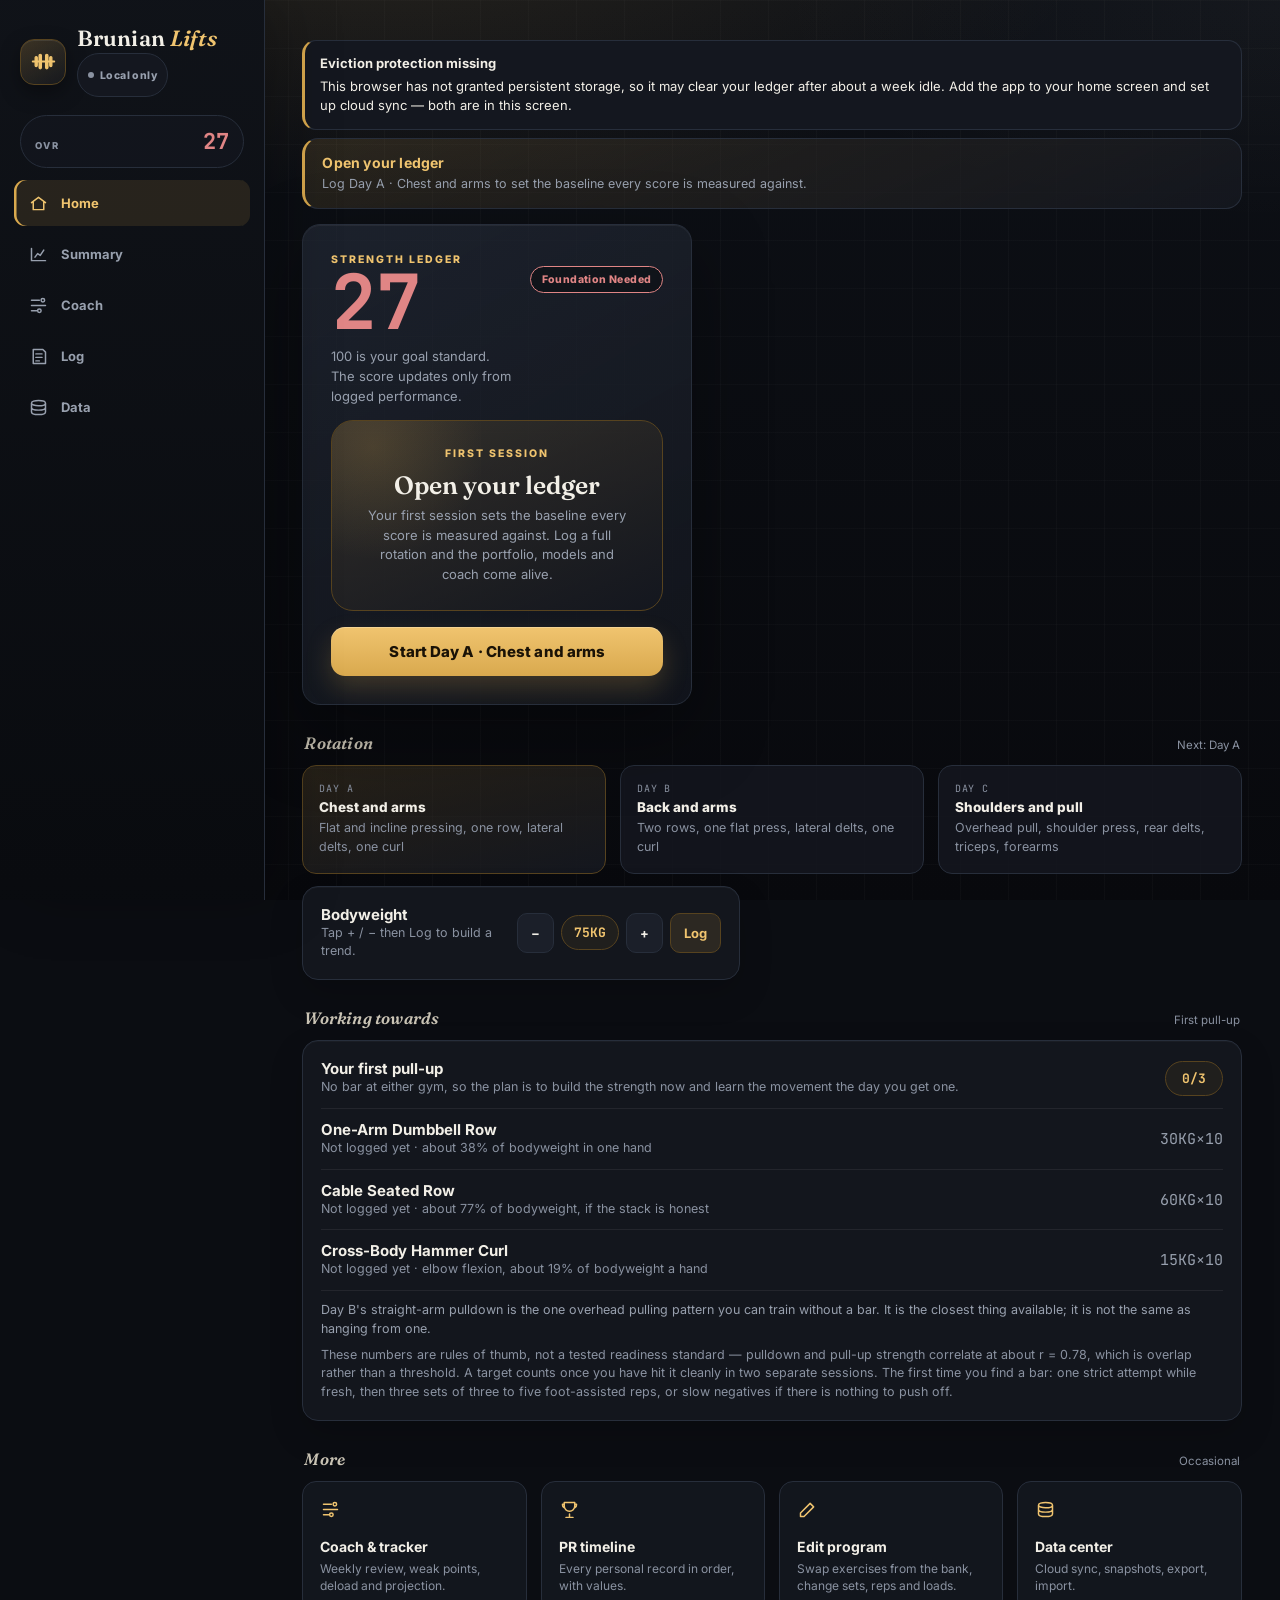
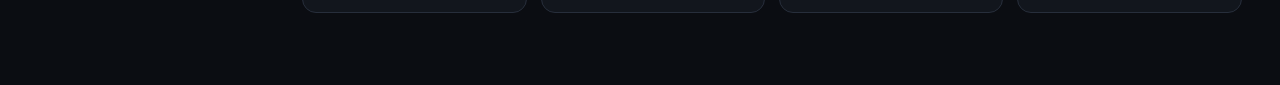
==== index.html @ d52b8c24 "Stop inverting the anatomy, and stop drawing arrows on it The demo images were the worst thing on th" ====
<!doctype html>
<html lang="en">
<head>
  <meta charset="utf-8" />
  <meta name="viewport" content="width=device-width, initial-scale=1, viewport-fit=cover" />
  <meta name="theme-color" content="#0B0D12" />
  <meta name="description" content="Brunian Lifts — a personal strength ledger with scoring, cloud sync, exercise bank, program editing, weekly coaching, charts and PR history." />
  <link rel="canonical" href="https://brunomartins7.github.io/lifts/" />
  <meta property="og:url" content="https://brunomartins7.github.io/lifts/" />
  <link rel="manifest" href="manifest.webmanifest" />
  <link rel="icon" href="icon-192.png" />
  <link rel="apple-touch-icon" href="icon-192.png" />
  <meta name="apple-mobile-web-app-capable" content="yes" />
  <meta name="apple-mobile-web-app-status-bar-style" content="black-translucent" />
  <title>Brunian Lifts</title>
  <link rel="preconnect" href="https://fonts.googleapis.com">
  <link rel="preconnect" href="https://fonts.gstatic.com" crossorigin>
  <link href="https://fonts.googleapis.com/css2?family=Fraunces:opsz,wght@9..144,500;9..144,600;9..144,700&family=Inter:wght@400;500;600;800&family=JetBrains+Mono:wght@500;700&display=swap" rel="stylesheet">
  <link rel="stylesheet" href="tokens.css">
  <style>
    /* Tokens live in tokens.css — the single source of truth, shared with
       design-language.html. No palette colour may be declared below this line:
       use a token, or rgba(var(--x-rgb),a) for a translucent variant. The only
       raw values left are neutral black shadows and a few component-local
       gradient stops that exist once each. */
    *{box-sizing:border-box}
    html{scrollbar-color:var(--panel3) var(--bg);scroll-behavior:auto}
    html,body{margin:0;min-height:100%;max-width:100%;overflow-x:hidden;background:var(--bg);color:var(--ink);font-family:var(--body);font-size:15px;-webkit-font-smoothing:antialiased;text-rendering:optimizeLegibility}
    /* The gold wash and the hero's corner glow encoded nothing. Light in this
       app now belongs to the surface being worked on. */
    body{background:linear-gradient(180deg,var(--bg-top) 0%,var(--bg-bot) 100%);background-attachment:fixed}
    ::selection{background:rgba(var(--gold-rgb),.32)}
    ::-webkit-scrollbar{width:10px;height:10px}
    ::-webkit-scrollbar-thumb{background:var(--panel3);border-radius:6px;border:2px solid var(--bg)}
    button,input,textarea,select{font:inherit;color:inherit}
    button{cursor:pointer;-webkit-tap-highlight-color:transparent;touch-action:manipulation;border:0;background:none;padding:0}
    input,textarea,select{border:1px solid var(--line);background:var(--panel);color:var(--ink);border-radius:var(--r-sm);padding:11px 12px;width:100%;transition:border-color .15s var(--e),background .15s var(--e)}
    input:hover,textarea:hover{border-color:var(--line2)}
    input:focus-visible,textarea:focus-visible,button:focus-visible{outline:2px solid var(--gold);outline-offset:2px}
    ::placeholder{color:var(--faint)}
    @media (prefers-reduced-motion:reduce){*,*:before,*:after{animation:none!important;transition:none!important}}

    .shell{max-width:620px;margin:0 auto;min-height:100vh;padding:10px 16px calc(var(--navh) + 22px + env(safe-area-inset-bottom))}
    .shell.has-finish{padding-bottom:calc(160px + env(safe-area-inset-bottom))}

    /* ============ Header (mobile: slim top bar) ============ */
    .head{position:sticky;top:0;z-index:60;padding:10px 0;margin:0 -16px;background:linear-gradient(180deg,rgba(var(--bg-rgb),.97) 55%,rgba(var(--bg-rgb),.82) 85%,transparent);backdrop-filter:blur(16px);-webkit-backdrop-filter:blur(16px)}
    .appbar{display:flex;align-items:center;justify-content:space-between;gap:10px;padding:0 16px}
    .brand{display:flex;align-items:center;gap:11px;min-width:0}
    .mark{width:40px;height:40px;border-radius:13px;display:grid;place-items:center;color:var(--gold2);border:1px solid var(--goldDim);background:linear-gradient(150deg,rgba(var(--gold-rgb),.22),rgba(var(--ink-rgb),.03));box-shadow:inset 0 1px 0 rgba(var(--ink-rgb),.09),0 8px 20px rgba(0,0,0,.35);flex:0 0 auto}
    .mark svg{width:23px;height:23px;fill:var(--gold2);stroke:var(--gold2)}
    .bt{font-family:var(--disp);font-weight:600;font-size:19px;letter-spacing:.1px;line-height:1.1}
    .bt span{color:var(--gold2);font-style:italic}
    .bs{margin-top:3px;display:flex;gap:6px;align-items:center;flex-wrap:wrap}
    .ovr-mini{display:flex;align-items:baseline;gap:6px;border:1px solid var(--line);border-radius:999px;padding:7px 13px;background:rgba(var(--panel-rgb),.85)}
    .ovr-mini span{font-size:9.5px;letter-spacing:1.4px;color:var(--faint);font-weight:800}
    .ovr-mini b{font-family:var(--mono);font-size:17px}
    .sync-chip{display:inline-flex;align-items:center;gap:6px;min-height:44px;font-size:10.5px;font-weight:800;letter-spacing:.4px;color:var(--muted);border:1px solid var(--line);border-radius:999px;padding:3px 9px;background:var(--panel);transition:border-color .15s var(--e)}
    .sync-chip:before{content:"";width:6px;height:6px;border-radius:50%;background:var(--faint)}
    .sync-chip.ok{color:var(--ok);border-color:rgba(var(--ok-rgb),.35)}.sync-chip.ok:before{background:var(--ok)}
    .sync-chip.busy{color:var(--gold2);border-color:var(--goldDim)}.sync-chip.busy:before{background:var(--gold2);animation:pulse 1s infinite}
    .sync-chip.err{color:var(--risk);border-color:rgba(var(--risk-rgb),.4)}.sync-chip.err:before{background:var(--risk)}
    .sync-chip.blk{color:var(--gold2);border-color:var(--goldDim)}.sync-chip.blk:before{background:var(--gold2)}
    @keyframes pulse{50%{opacity:.35}}

    /* ============ Nav: bottom tab bar on mobile ============ */
    .nav{position:fixed;left:0;right:0;bottom:0;z-index:100;display:flex;gap:2px;padding:8px 14px calc(8px + env(safe-area-inset-bottom));border-top:1px solid var(--line);background:rgba(var(--bg-top-rgb),.92);backdrop-filter:blur(20px);-webkit-backdrop-filter:blur(20px)}
    .nav button{flex:1;display:flex;flex-direction:column;align-items:center;justify-content:center;gap:3px;border-radius:12px;color:var(--faint);font-size:10px;font-weight:800;letter-spacing:.3px;padding:7px 2px;min-height:46px;transition:color .15s var(--e),background .15s var(--e)}
    .nav button svg{width:20px;height:20px;stroke:currentColor;fill:none;stroke-width:1.7;stroke-linecap:round;stroke-linejoin:round}
    .nav button .nav-l{font-size:10px;line-height:1}
    .nav button.active{color:var(--gold2);background:var(--goldGhost)}
    .nav--session{display:none}

    .toast{position:fixed;left:50%;top:calc(12px + env(safe-area-inset-top));transform:translateX(-50%);z-index:220;max-width:92vw;border:1px solid var(--goldDim);border-radius:var(--r-md);background:var(--panel2);box-shadow:0 18px 44px var(--shadow);padding:11px 15px;font-size:13px;text-align:center;animation:fade .2s var(--e)}
    .toast-undo{color:var(--gold2);font-weight:800;text-decoration:underline;margin-left:6px}
    .banner{border:1px solid var(--line);border-left:3px solid var(--gold);border-radius:var(--r-md);background:var(--panel);padding:13px 15px;margin-top:12px;font-size:13px;line-height:1.5}
    .banner strong{display:block;margin-bottom:3px}
    .banner.warn{border-left-color:var(--gold)}
    .banner.bad{border-left-color:var(--risk)}

    /* ============ Hero / typography ============ */
    .hero{margin-top:13px;border:1px solid var(--line);border-radius:var(--r-lg);padding:22px 20px;background:linear-gradient(158deg,rgba(var(--panel3-rgb),.5),rgba(var(--panel-rgb),.97));box-shadow:0 26px 60px rgba(0,0,0,.30),inset 0 1px 0 rgba(var(--ink-rgb),.04);position:relative;overflow:hidden}
    .eyebrow{font-size:10.5px;letter-spacing:2px;text-transform:uppercase;color:var(--gold2);font-weight:800}
    .title{margin-top:7px;font-family:var(--disp);font-weight:600;font-size:31px;line-height:1.05;letter-spacing:.1px;position:relative}
    .title em{font-style:italic;color:var(--gold2)}
    .sub{margin-top:8px;color:var(--muted);font-size:13px;line-height:1.55;position:relative;max-width:48ch}
    .level-head{display:flex;justify-content:space-between;align-items:flex-start;gap:12px;position:relative}
    .level{font-family:var(--mono);font-size:58px;line-height:.95;font-weight:700;letter-spacing:-2px}
    .rank{border:1px solid currentColor;border-radius:999px;padding:6px 11px;font-size:10.5px;font-weight:800;letter-spacing:.4px;white-space:nowrap;flex:0 0 auto;background:rgba(var(--bg-rgb),.55);backdrop-filter:blur(3px);-webkit-backdrop-filter:blur(3px)}
    .section{margin:26px 2px 10px;display:flex;justify-content:space-between;align-items:baseline;gap:10px}
    .section h2{margin:0;font-family:var(--disp);font-weight:600;font-style:italic;color:var(--ink2);font-size:16.5px;letter-spacing:.2px}
    .section span{color:var(--faint);font-size:11.5px;text-align:right}

    /* ============ Buttons / cards ============ */
    .primary{display:block;width:100%;margin-top:16px;border-radius:var(--r-md);padding:15px 14px;background:linear-gradient(180deg,var(--gold2),var(--gold));color:var(--gold-ink);font-weight:800;letter-spacing:.1px;box-shadow:0 12px 26px rgba(var(--gold-rgb),.22),inset 0 1px 0 rgba(255,255,255,.25);position:relative;min-height:48px;transition:filter .15s var(--e),transform .12s var(--e)}
    .primary.tight{width:auto;margin:0;padding:11px 16px;min-height:42px}
    .secondary{border:1px solid var(--line);background:var(--panel2);border-radius:var(--r-sm);padding:10px 13px;font-weight:700;font-size:13px;min-height:40px;transition:border-color .15s var(--e),background .15s var(--e)}
    .secondary.gold{background:var(--goldGhost);border-color:var(--goldDim);color:var(--gold2)}
    .secondary.danger{border-color:rgba(var(--risk-rgb),.4);color:var(--risk);background:var(--riskDim)}
    .secondary.block{display:block;width:100%;margin-top:9px}
    .danger-solid{background:var(--risk);color:var(--risk-ink);border-radius:var(--r-sm);padding:11px 16px;font-weight:800;min-height:42px}
    .back{color:var(--muted);padding:12px 10px 10px 0;margin-left:-2px;min-height:44px;font-size:13.5px;font-weight:600;transition:color .15s var(--e)}
    .card{border:1px solid var(--line);border-radius:var(--r-lg);background:rgba(var(--panel-rgb),.92);padding:16px;margin-top:12px;box-shadow:0 14px 34px rgba(0,0,0,.16),inset 0 1px 0 rgba(var(--ink-rgb),.03)}
    .card.flat{box-shadow:none;padding:8px 16px}
    .grid2{display:grid;grid-template-columns:repeat(2,minmax(0,1fr));gap:9px;margin-top:12px}
    .grid3{display:grid;grid-template-columns:repeat(3,minmax(0,1fr));gap:9px;margin-top:12px}
    .grid2>*,.grid3>*,.level-head>div{min-width:0}
    .metric{border:1px solid var(--line);border-radius:var(--r-md);background:rgba(var(--panel-rgb),.82);padding:13px 11px;min-width:0}
    .num{font-family:var(--mono);font-size:22px;font-weight:700;line-height:1}
    .lab{margin-top:6px;color:var(--faint);font-size:9.5px;letter-spacing:.9px;text-transform:uppercase;white-space:nowrap}
    .small{font-size:12.5px;line-height:1.5}.muted{color:var(--muted)}.faint{color:var(--faint)}.mono{font-family:var(--mono)}
    .row{display:flex;justify-content:space-between;align-items:center;gap:12px;padding:11px 0;border-bottom:1px solid var(--soft)}
    .row:last-child{border-bottom:0}
    .pill{border:1px solid var(--goldDim);color:var(--gold2);background:rgba(var(--goldDim-rgb),.2);border-radius:999px;padding:8px 12px;font-family:var(--mono);font-weight:700;font-size:13px;white-space:nowrap;min-width:58px;text-align:center;font-variant-numeric:tabular-nums}

    /* ============ Radar / legend ============ */
    .radar-wrap{margin-top:14px;display:grid;place-items:center}
    .radar{width:100%;max-width:370px;height:auto;overflow:visible}
    .radar text{font-family:var(--body);font-weight:800;letter-spacing:.5px;fill:var(--muted)}
    .radar .num{fill:var(--ink);font-family:var(--mono);font-size:11px;font-weight:700}
    .legend{display:flex;justify-content:center;flex-wrap:wrap;gap:13px;margin-top:9px;color:var(--faint);font-size:11px}
    .dot{width:8px;height:8px;border-radius:50%;display:inline-block;margin-right:5px}

    /* ============ Home extras ============ */
    .today-cta{display:block;width:100%;text-align:left;border:1px solid var(--line);border-left:3px solid var(--gold);border-radius:16px;background:linear-gradient(155deg,rgba(var(--gold-rgb),.13),rgba(var(--panel-rgb),.9));padding:15px 17px;margin:8px 0 2px;transition:transform .12s var(--e),border-color .15s var(--e)}
    .today-cta:active{transform:scale(.99)}
    .today-cta strong{color:var(--gold2);font-size:14px;display:block;letter-spacing:.2px}
    .today-cta div{font-size:12.5px;color:var(--muted);margin-top:4px;line-height:1.45}
    .day{border:1px solid var(--line);border-radius:var(--r-md);background:rgba(var(--panel-rgb),.86);text-align:left;padding:13px;min-height:88px;transition:border-color .15s var(--e),background .15s var(--e),transform .12s var(--e)}
    .day.active{border-color:var(--goldDim);background:linear-gradient(165deg,rgba(var(--gold-rgb),.14),rgba(var(--panel-rgb),.95))}
    .daytop{color:var(--faint);font-size:10px;font-family:var(--mono);letter-spacing:.8px}
    .dayname{margin-top:4px;font-weight:800;font-size:13.5px}
    .body{display:grid;grid-template-columns:1fr auto;gap:12px;align-items:center}
    .body-controls{display:flex;align-items:center;gap:7px;flex-wrap:wrap;justify-content:flex-end}
    .tool-grid{display:grid;grid-template-columns:1fr 1fr;gap:9px;margin-top:12px}
    .tool{border:1px solid var(--line);border-radius:var(--r-md);background:rgba(var(--panel-rgb),.88);padding:14px;text-align:left;display:grid;gap:5px;min-height:84px;position:relative;transition:border-color .15s var(--e),background .15s var(--e),transform .12s var(--e)}
    .tool strong{font-size:13.5px}
    .tool span{color:var(--faint);font-size:11.5px;line-height:1.45}
    .tool-ic{display:block;margin-bottom:8px}
    .tool-ic svg{width:21px;height:21px;stroke:var(--gold2);fill:none;stroke-width:1.7;stroke-linecap:round;stroke-linejoin:round}
    .calendar-title{align-items:flex-start}
    .calendar-nav{display:flex;align-items:center;gap:8px;color:var(--ink2);font-family:var(--mono);font-size:11px;font-weight:700;white-space:nowrap}
    .cal-nav{width:34px;height:34px;border:1px solid var(--line);border-radius:10px;background:var(--panel2);font-size:20px;color:var(--ink2)}
    .cal-nav:disabled,.calendar-key button:disabled{opacity:.3;cursor:default}
    .calendar-weekdays,.training-calendar{display:grid;grid-template-columns:repeat(7,minmax(0,1fr));gap:6px}
    .calendar-weekdays{margin:14px 0 7px;color:var(--faint);font-family:var(--mono);font-size:10px;font-weight:800;text-align:center}
    .cal-day{position:relative;display:flex;align-items:center;justify-content:center;aspect-ratio:1;border:1px solid var(--line);border-radius:10px;background:rgba(var(--panel2-rgb),.62);color:var(--muted);font-family:var(--mono);font-size:11px;font-variant-numeric:tabular-nums}
    .cal-day b{font-weight:600}.cal-day i{position:absolute;right:4px;bottom:3px;display:grid;place-items:center;min-width:13px;height:13px;border-radius:999px;background:var(--gold-ink);color:var(--gold2);font-size:8px;font-style:normal;font-weight:800}
    .cal-day.trained{border-color:var(--gold);background:linear-gradient(145deg,var(--gold2),var(--gold));color:var(--gold-ink);box-shadow:0 5px 14px rgba(var(--gold-rgb),.18)}
    .cal-day.today{box-shadow:0 0 0 2px var(--ink) inset}.cal-day.future{opacity:.35}.cal-day.outside{visibility:hidden}
    .calendar-key{display:flex;align-items:center;justify-content:space-between;margin-top:11px}.calendar-key span{display:flex;align-items:center;gap:6px}.calendar-key button{color:var(--gold2);font-weight:700}
    .key-dot{width:8px;height:8px;border-radius:50%;background:var(--gold);display:inline-block}
    .mv{margin-top:12px;display:grid;gap:9px}
    .mv-row{display:grid;grid-template-columns:76px 1fr 34px;align-items:center;gap:10px}
    .mv-name{font-size:12px;font-weight:700;color:var(--ink2)}
    .mv-bar{position:relative;height:10px;border-radius:6px;background:rgba(var(--ink-rgb),.06);overflow:hidden}
    .mv-band{position:absolute;left:50%;width:50%;top:0;bottom:0;background:rgba(var(--ink-rgb),.05);border-left:1px solid rgba(var(--ink-rgb),.14)}
    .mv-fill{position:absolute;left:0;top:0;bottom:0;border-radius:6px;transition:width .5s ease}
    .mv-fill.good{background:var(--series)}.mv-fill.low{background:var(--faint)}.mv-fill.high{background:var(--risk)}
    .mv-num{text-align:right;font-size:12px;color:var(--muted)}
    .tracker-days{display:grid;grid-template-columns:repeat(14,1fr);gap:5px;margin-top:13px}
    .tracker-dot{height:18px;border-radius:6px;border:1px solid var(--line);background:rgba(var(--panel2-rgb),.75)}
    .tracker-dot.done{background:var(--series);border-color:var(--series)}
    .tracker-dot.missed{background:var(--riskDim);border-color:rgba(var(--risk-rgb),.4)}
    .tracker-dot.today{box-shadow:0 0 0 2px rgba(var(--gold-rgb),.4) inset}
    /* readiness gauge */
    .ready-band{position:relative;height:12px;border-radius:7px;overflow:hidden;display:flex;margin-top:13px}
    .rb-zone{height:100%}
    .rb-zone.z1{width:40%;background:rgba(var(--ink-rgb),.10)}
    .rb-zone.z2{width:25%;background:rgba(var(--ok-rgb),.34)}
    .rb-zone.z3{width:10%;background:rgba(var(--gold2-rgb),.32)}
    .rb-zone.z4{width:25%;background:rgba(var(--risk-rgb),.30)}
    .rb-marker{position:absolute;top:-1px;bottom:-1px;width:3px;border-radius:2px;background:var(--ink);box-shadow:0 0 0 1.5px rgba(var(--bg-rgb),.8)}
    /* training block dots */
    .blk-dots{display:flex;gap:7px;margin-top:12px}
    .blk-dot{flex:1;height:20px;border-radius:7px;border:1px solid var(--line);background:rgba(var(--panel2-rgb),.75)}
    .blk-dot.past{background:var(--goldGhost);border-color:var(--goldDim)}
    .blk-dot.now{background:var(--gold);border-color:var(--gold);box-shadow:0 0 12px rgba(var(--gold-rgb),.35)}
    .blk-dot.dl{border-style:dashed}
    .blk-dot.now.dl{border-style:solid}

    /* ============ Workout ============ */
    .switcher{display:flex;gap:7px;margin-top:12px}
    .switch{flex:1;border:1px solid var(--line);border-radius:var(--r-sm);background:var(--panel);padding:11px;font-family:var(--mono);font-weight:700;color:var(--muted);min-height:44px;transition:border-color .15s var(--e),background .15s var(--e)}
    .switch.active{background:var(--gold);border-color:var(--gold);color:var(--gold-ink)}
    .prog{margin-top:14px}
    /* Signature: one loading sleeve, one plate per set of the session. The
       shaft runs behind the plates, so an empty sleeve still reads as a bar
       waiting to be loaded rather than an empty progress track. */
    .barload{display:flex;align-items:center;justify-content:center;gap:4px;padding:12px 0 6px}
    .barload .collar{width:7px;height:20px;border-radius:2.5px;background:linear-gradient(180deg,var(--steel),var(--steel2));flex:0 0 auto}
    .barload .sleeve{flex:1;max-width:320px;display:flex;gap:2px;align-items:center;position:relative;padding:0 3px}
    .barload .sleeve:before{content:"";position:absolute;left:0;right:0;top:50%;height:4px;transform:translateY(-50%);border-radius:2px;background:linear-gradient(180deg,var(--steel),var(--steel2))}
    .barload .plate{position:relative;flex:1;min-width:3px;height:30px;border-radius:2px;background:var(--panel3);border:1px solid var(--line);transition:background .3s var(--e),border-color .3s var(--e)}
    .barload .plate.on{background:linear-gradient(180deg,var(--gold2),var(--gold));border-color:var(--gold)}
    .note-echo{margin-top:12px;border-left:3px solid var(--goldDim)}
    /* The group was a box holding boxes holding boxes. It is a heading now:
       the exercise card is the only frame on the screen, so the eye lands on
       the lift instead of counting borders. */
    .group{margin-top:26px}
    .group-head{display:flex;justify-content:space-between;align-items:center;gap:10px;padding:0 2px 9px;border-bottom:1px solid var(--line)}
    .group-name{font-family:var(--disp);font-style:italic;font-weight:600;font-size:15.5px}
    .group-rule{color:var(--faint);font-size:11.5px;margin-top:2px}
    .round-btn{border:1px solid var(--goldDim);background:var(--goldGhost);color:var(--gold2);border-radius:999px;padding:9px 14px;font-weight:800;font-size:12px;white-space:nowrap;min-height:38px;transition:background .15s var(--e)}
    /* Lit from the top, sitting on its own shadow — the one raised surface. */
    .exercise{border:1px solid var(--line);border-radius:var(--r-lg);background:linear-gradient(180deg,var(--panel2),var(--panel) 62%);padding:15px 14px 14px;margin-top:13px;box-shadow:inset 0 1px 0 rgba(var(--ink-rgb),.055),0 18px 34px -22px #000}
    .ex-head{display:flex;justify-content:space-between;align-items:flex-start;gap:10px}
    /* The name takes the room it needs and the arrows sit beside it, rather
       than inside it where a 44px target forced the name to wrap. */
    .ex-title-row{display:grid;grid-template-columns:minmax(0,1fr) auto;align-items:center;gap:2px}
    .ex-name{font-family:var(--disp);font-weight:600;font-size:21px;line-height:1.15;letter-spacing:0}
    .title--compact{font-size:22px}
    .ex-meta{color:var(--muted);font-size:12px;margin-top:4px}
    .tag{border:1px solid var(--line);border-radius:999px;background:var(--panel2);color:var(--ink2);font-family:var(--mono);font-size:11px;font-weight:700;padding:7px 11px;white-space:nowrap;transition:border-color .15s var(--e)}
    /* The demo is the one light surface in the app — see the plate note in
       tokens.css. isolation:isolate keeps the multiply inside this box, so the
       render blends with the plate and never with the page behind it. */
    .media{margin-top:13px;border-radius:var(--r-md);overflow:hidden;border:1px solid var(--goldDim);background:linear-gradient(175deg,var(--plate),var(--plate2));position:relative;min-height:44px;isolation:isolate;box-shadow:0 16px 34px -18px rgba(0,0,0,.95)}
    .media img{display:block;width:100%;max-height:272px;object-fit:contain;background:transparent;mix-blend-mode:multiply}
    .media-fallback{display:none;padding:12px;color:var(--faint);font-size:12px}
    .media.failed{background:var(--panel2);border-color:var(--line);box-shadow:none}
    .media.failed .media-fallback{display:block;color:var(--faint)}
    .range{margin-top:11px}
    .range .bar{height:7px;border-radius:5px;background:rgba(var(--ink-rgb),.07);overflow:hidden}
    .range .fill{height:100%;border-radius:5px;background:linear-gradient(90deg,var(--gold),var(--gold2));transition:width .4s ease}
    .range .fill.earned{background:var(--gold2)}
    .bar-labs{display:flex;justify-content:space-between;color:var(--faint);font-size:10.5px;margin-top:5px}
    .step-grid{margin-top:12px;display:grid;grid-template-columns:1fr 1fr;gap:10px}
    .step-grid.one{grid-template-columns:1fr}
    @media (max-width:430px){.step-grid{grid-template-columns:1fr}}
    .step-label{color:var(--faint);font-size:9.5px;letter-spacing:1.1px;text-transform:uppercase;font-weight:700}
    .step-controls{display:flex;align-items:center;gap:8px;margin-top:6px}
    .step-btn{width:46px;height:46px;border:1px solid var(--line);border-radius:var(--r-sm);background:var(--panel2);font-size:20px;font-weight:700;color:var(--ink2);flex:0 0 auto;transition:border-color .15s var(--e),background .15s var(--e)}
    /* The load and the reps are the whole content of this screen. They are
       set in mono at display size, tabular so the digits do not shuffle as he
       taps the steppers. */
    .step-val,.num-in{flex:1;text-align:center;font-family:var(--mono);font-weight:700;font-size:27px;letter-spacing:-.7px;font-variant-numeric:tabular-nums;color:var(--ink);border:1px solid var(--line);background:var(--panel3);border-radius:var(--r-sm);padding:7px 4px;min-width:0;-moz-appearance:textfield}
    .num-in::-webkit-outer-spin-button,.num-in::-webkit-inner-spin-button{-webkit-appearance:none;margin:0}
    .plates{margin-top:7px}
    .set-actions{display:flex;flex-wrap:wrap;gap:7px;margin-top:11px}
    .mini-btn{border:1px solid var(--line);border-radius:999px;background:var(--panel2);color:var(--ink2);font-size:11.5px;font-weight:700;padding:9px 13px;min-height:44px;transition:border-color .15s var(--e),background .15s var(--e)}
    .mini-btn.gold{border-color:var(--goldDim);color:var(--gold2);background:var(--goldGhost)}
    .mini-btn.danger{border-color:rgba(var(--risk-rgb),.35);color:var(--risk)}
    .warmup-box{margin-top:11px;border:1px dashed var(--line);border-radius:var(--r-sm);padding:10px}
    .warmup-title{color:var(--faint);font-size:10px;letter-spacing:1px;text-transform:uppercase;font-weight:800;margin-bottom:7px}
    .warmrow{display:grid;grid-template-columns:44px 1fr 1fr 64px;gap:7px;align-items:center;margin-top:6px}
    .warm-step{display:flex;align-items:center;gap:4px}
    .warm-step button{width:40px;height:40px;border:1px solid var(--line);border-radius:9px;background:var(--panel2);color:var(--ink2);font-weight:700}
    .warm-val{flex:1;text-align:center;font-size:13px}
    .warm-log{height:40px;border:1px solid var(--line);border-radius:9px;background:var(--panel2);font-weight:800;font-size:11.5px;color:var(--ink2)}
    .warm-log.is-done{background:var(--okDim);border-color:rgba(var(--ok-rgb),.45);color:var(--ok)}
    /* A ledger, not a stack of cards. Rows are separated by a hairline and
       carry a rail on the left edge that colours by state, so a finished set
       is legible from arm's length without a second border around it. The
       previous number moved up beside the set number: it belongs with the set
       it refers to, and dropping that column gave the rep number room to
       become the biggest thing in the row. */
    .setlog-head{display:flex;justify-content:flex-end;color:var(--faint);font-size:10px;letter-spacing:1.1px;text-transform:uppercase;font-weight:800;margin-top:15px;padding-bottom:5px;border-bottom:1px solid var(--line)}
    .setlog{display:grid}
    .setrow{display:grid;grid-template-columns:58px 1fr 86px;gap:9px;align-items:center;border:0;border-radius:0;background:none;padding:8px 2px 8px 11px;box-shadow:inset 2px 0 0 var(--line);transition:box-shadow .2s var(--e),background .2s var(--e)}
    .setrow+.setrow{border-top:1px solid var(--soft)}
    .setrow.adv{grid-template-columns:58px 1fr 48px 78px}
    .setrow.done{box-shadow:inset 2px 0 0 var(--ok);background:rgba(var(--ok-rgb),.05)}
    .setn{font-family:var(--mono);white-space:nowrap;min-width:0;font-variant-numeric:tabular-nums;line-height:1.2}
    .setn b{font-size:15px;font-weight:700;color:var(--ink2)}
    .setrow.done .setn b{color:var(--ok)}
    .setn-prev{display:block;font-size:10px;color:var(--faint);font-weight:500;margin-top:1px}
    .rep-step{display:flex;align-items:center;gap:7px}
    .rep-step .step-btn{width:44px;height:44px;font-size:17px}
    .rep-val{font-size:23px;font-weight:700;padding:6px 2px;letter-spacing:-.6px}
    .rpe-btn{height:42px;border:1px dashed var(--line);border-radius:var(--r-sm);background:transparent;color:var(--faint);font-family:var(--mono);font-weight:700;font-size:11px;transition:border-color .15s var(--e),color .15s var(--e)}
    .rpe-btn.on{border-style:solid;border-color:var(--goldDim);color:var(--gold2);background:var(--goldGhost)}
    .set-log{min-height:44px;height:44px;border:1px solid var(--goldDim);border-radius:var(--r-sm);background:var(--goldGhost);color:var(--gold2);font-weight:800;font-size:12.5px;transition:background .15s var(--e)}
    .set-log.is-done{background:var(--okDim);border-color:rgba(var(--ok-rgb),.5);color:var(--ok)}
    /* Disclosure: quiet until asked. The summary row is a label, not a button. */
    .ex-panel{margin-top:12px;border-top:1px solid var(--soft)}
    .ex-panel+.ex-panel{margin-top:0}
    .ex-panel>summary{list-style:none;cursor:pointer;display:flex;align-items:center;gap:8px;padding:11px 2px 3px;color:var(--faint);font-size:10px;letter-spacing:1.1px;text-transform:uppercase;font-weight:800;transition:color .15s var(--e)}
    .ex-panel>summary::-webkit-details-marker{display:none}
    .ex-panel>summary::marker{content:""}
    .ex-panel>summary:after{content:"";width:7px;height:7px;border-right:1.6px solid currentColor;border-bottom:1.6px solid currentColor;transform:rotate(45deg) translate(-1px,-1px);transition:transform .18s var(--e)}
    .ex-panel[open]>summary:after{transform:rotate(-135deg) translate(-2px,-2px)}
    .ex-panel>summary:focus-visible{outline:2px solid var(--gold);outline-offset:2px;border-radius:4px}
    .ex-panel-body{padding-bottom:4px}
    .ex-panel .set-actions{margin-top:8px}
    .ex-panel .cues{margin-top:10px}
    @media (hover:hover){.ex-panel>summary:hover{color:var(--ink2)}}
    .cues{margin-top:12px;color:var(--muted);font-size:12px;line-height:1.55}
    .cues ul{margin:6px 0 0;padding-left:17px}
    /* ---- coaching layer: how to do the movement, and what makes it grow ---- */
    /* Instructions, not four more cards. The heading sits in its own narrow
       column so the sentences start on one left edge and read as a single
       column of text — which is what they are. The two that carry a warning
       keep their colour on the heading; the tinted slab behind them was doing
       the same job twice and made the panel look like a stack of alerts. */
    .coach{margin-top:14px;display:grid;gap:0}
    .coach-block{padding:12px 0;display:grid;grid-template-columns:78px minmax(0,1fr);gap:13px;align-items:start}
    .coach-block+.coach-block{border-top:1px solid var(--soft)}
    .coach-h{font-size:11.5px;font-weight:700;letter-spacing:0;text-transform:none;color:var(--faint);line-height:1.35;padding-top:1px}
    .coach-block ul{margin:0;padding-left:0;list-style:none;color:var(--ink2);font-size:14px;line-height:1.52}
    .coach-block li+li{margin-top:7px}
    .coach-block.grow .coach-h{color:var(--gold2)}
    .coach-block.grow ul{color:var(--ink)}
    .coach-block.warn .coach-h{color:var(--risk)}
    @media (max-width:359px){.coach-block{grid-template-columns:1fr;gap:5px}}
    /* ---- same-stimulus alternatives ---- */
    .alt-list{display:grid;gap:8px}
    .alt-card{display:grid;grid-template-columns:64px 1fr;gap:11px;align-items:center;text-align:left;width:100%;padding:8px;border:1px solid var(--line);border-radius:var(--r-md);background:var(--panel);transition:border-color .15s var(--e),background .15s var(--e)}
    .alt-card[disabled]{opacity:.42}
    @media (hover:hover){.alt-card:not([disabled]):hover{border-color:var(--goldDim);background:var(--panel2)}}
    .alt-card:focus-visible{outline:2px solid var(--gold);outline-offset:2px}
    .alt-media{display:block;height:52px;border-radius:8px;overflow:hidden;background:linear-gradient(175deg,var(--plate),var(--plate2));border:1px solid var(--goldDim);isolation:isolate}
    .alt-media img{display:block;width:100%;height:100%;object-fit:contain;mix-blend-mode:multiply}
    .alt-copy{display:grid;gap:3px;min-width:0}
    .alt-name{font-weight:800;font-size:12.5px;line-height:1.3;color:var(--ink)}
    .alt-meta{font-size:11px;color:var(--muted);text-transform:capitalize}
    /* ---- swap tiers: direct / near / everything else ---- */
    .swap-tier+.swap-tier{margin-top:14px}
    .swap-h{display:flex;flex-direction:column;gap:2px;margin-bottom:8px;font-size:10px;letter-spacing:1.3px;text-transform:uppercase;font-weight:800}
    .swap-h span{font-size:11px;letter-spacing:0;text-transform:none;font-weight:500;color:var(--muted)}
    .swap-h.direct{color:var(--gold2)}
    .swap-h.near{color:var(--ink2)}
    .swap-h.other{color:var(--faint)}
    /* ---- last-set guidance ---- */
    .setn-tag{display:block;font-size:8px;letter-spacing:.7px;font-weight:800;margin-top:2px}
    .setn-tag.go{color:var(--gold2)}
    .setn-tag.hold{color:var(--muted)}
    .setrow.to-failure{box-shadow:inset 2px 0 0 var(--gold)}
    .failure-note{margin-top:9px;font-size:11.5px;line-height:1.5;color:var(--muted);padding-left:10px;border-left:2px solid var(--line2)}
    .failure-note.go{color:var(--ink2);border-left-color:var(--gold)}
    .extra-card{border-color:var(--goldDim)}
    /* ---- progressive-overload nudges ---- */
    /* ---- the number to beat ---- */
    /* 26px was below the floor this app promises everywhere else. The visible
       chip stays small so it does not shout beside the name; the button around
       it is a full 44px target. */
    /* 26px was below the floor this app promises everywhere else. The target is
       a full 44px now; it stays borderless so two arrows do not shout beside
       the exercise name. */
    .reorder{display:inline-flex;gap:1px;margin-left:4px;vertical-align:-14px}
    .reorder button{width:44px;height:44px;border:1px solid transparent;border-radius:10px;background:none;color:var(--muted);font-size:10px;line-height:1;padding:0}
    .reorder button[disabled]{opacity:.25}
    @media (hover:hover){.reorder button:not([disabled]):hover{border-color:var(--goldDim);color:var(--gold2);background:var(--panel2)}}
    .keycue{margin-top:9px;padding:8px 11px;border-left:2px solid var(--gold);background:var(--goldGhost);border-radius:0 var(--r-sm) var(--r-sm) 0;font-size:12px;line-height:1.5;color:var(--ink2)}
    .setcount{display:flex;flex-direction:column;align-items:center;gap:1px;border:1px solid var(--goldDim);border-radius:var(--r-md);background:rgba(var(--goldDim-rgb),.2);padding:7px 13px;flex:0 0 auto}
    .setcount b{font-family:var(--mono);font-size:16px;color:var(--gold2);font-variant-numeric:tabular-nums}
    .setcount span{font-size:8.5px;letter-spacing:1px;text-transform:uppercase;color:var(--muted);font-weight:800}
    .convert{margin-top:7px}
    .primary.block{width:100%}
    .lasttime{margin-top:10px;display:flex;align-items:baseline;gap:9px;flex-wrap:wrap;padding:9px 12px;border:1px solid var(--goldDim);border-radius:var(--r-md);background:var(--goldGhost)}
    .lasttime-lab{font-size:9.5px;letter-spacing:1.2px;text-transform:uppercase;font-weight:800;color:var(--gold2)}
    .lasttime-val{font-family:var(--mono);font-size:14px;font-weight:700;color:var(--ink);font-variant-numeric:tabular-nums}
    .lasttime-when{font-size:11px;color:var(--muted);margin-left:auto}
    .nudge{margin-top:10px;padding:10px 12px;border-radius:var(--r-md);font-size:12px;line-height:1.5}
    .nudge strong{display:block;font-size:12.5px;margin-bottom:3px}
    .nudge.down{background:var(--riskDim);box-shadow:inset 2px 0 0 var(--risk);color:var(--ink2)}
    .nudge.down strong{color:var(--risk)}
    .nudge.hold{background:var(--goldGhost);box-shadow:inset 2px 0 0 var(--gold);color:var(--ink2)}
    .nudge.hold strong{color:var(--gold2)}
    .mv-fill.none{background:var(--risk)}
    .mv-fill.off{background:rgba(var(--ink-rgb),.12)}
    .alt-card.direct{border-color:var(--goldDim)}
    .alt-card.near{border-style:dashed}
    .secondary.block{width:100%}
    /* ---- coached program chooser ---- */
    .demo-note{margin-top:10px;padding-left:11px;border-left:2px solid var(--line2)}
    .demo-note p{margin:0;color:var(--muted);font-size:13px;line-height:1.55}
    .demo-note .coach-h{margin-bottom:4px}
    .preset{margin-top:10px;border:1px solid var(--line)}
    .preset.is-on{border-color:var(--goldDim);background:var(--goldGhost)}
    .pill.gold{background:var(--goldGhost);color:var(--gold2);border-color:var(--goldDim);padding:2px 8px;font-size:9.5px;letter-spacing:1.1px;text-transform:uppercase;font-family:inherit;font-weight:800;min-width:0;vertical-align:2px}
    .notes{min-height:84px;margin-top:4px;resize:vertical}
    .restbar{position:fixed;left:50%;transform:translateX(-50%);bottom:calc(84px + env(safe-area-inset-bottom));z-index:90;width:min(92vw,560px);display:flex;justify-content:space-between;align-items:center;gap:10px;border:1px solid var(--goldDim);border-radius:var(--r-md);background:rgba(var(--panel-rgb),.97);box-shadow:0 20px 46px var(--shadow);padding:11px 14px;backdrop-filter:blur(10px)}
    .resttime{font-size:24px;font-weight:700;line-height:1;margin-top:2px}
    .rest-actions{display:flex;gap:7px}
    .restbtn{border:1px solid var(--line);border-radius:var(--r-sm);background:var(--panel2);color:var(--ink2);font-weight:800;font-size:13px;padding:10px 12px;min-height:42px}
    .restbtn.skip{border-color:var(--goldDim);color:var(--gold2)}
    .rest-ring{transform:rotate(-90deg);flex:0 0 auto}
    .rest-ring .rt{stroke:var(--soft);fill:none;stroke-width:6}
    .rest-ring .rp{stroke:var(--gold2);fill:none;stroke-width:6;stroke-linecap:round;transition:stroke-dashoffset .5s linear}
    .restbar .rest-left{display:flex;align-items:center;gap:13px}
    .finish-bar{position:fixed;left:0;right:0;bottom:0;z-index:80;padding:12px 14px calc(12px + env(safe-area-inset-bottom));background:linear-gradient(180deg,transparent,rgba(var(--bg-bot-rgb),.94) 34%)}
    .finish-inner{max-width:620px;margin:0 auto}
    .finish{display:block;width:100%;border-radius:var(--r-md);padding:15px;background:linear-gradient(180deg,var(--gold2),var(--gold));color:var(--gold-ink);font-weight:800;font-size:15.5px;box-shadow:0 14px 30px rgba(var(--gold-rgb),.24);min-height:50px;transition:filter .15s var(--e)}

    /* ============ Report ============ */
    .report-hero{text-align:left}
    .report-grade{font-family:var(--disp);font-weight:700;font-size:88px;line-height:.9;color:var(--m3);margin-top:6px}
    .report-grade.good{color:var(--m5)}
    .report-narr{margin-top:10px;color:var(--ink2);font-size:14px;line-height:1.55;max-width:48ch}
    .report-sub{margin-top:9px;color:var(--muted);font-size:12px}
    .pr{margin-top:12px;border:1px solid var(--goldDim);border-radius:var(--r-sm);background:var(--goldGhost);padding:11px 13px;font-size:12.5px;line-height:1.5}
    .feedback{margin-top:14px;position:relative}
    .feedback-title{font-family:var(--disp);font-style:italic;font-weight:600;font-size:15px}
    .feedback-list{margin:8px 0 0;padding-left:19px;color:var(--muted);font-size:12.5px;line-height:1.6}
    .feedback-list li{margin-top:5px}

    /* ============ Charts / stats ============ */
    /* Chart hosts are measured at paint time; the SVG inside is drawn 1:1, so
       stroke weight and axis type stay honest from 390px to 1440px. */
    .chart-host{width:100%;height:168px;display:block}
    .chart-host.tall{height:206px}
    .chart-empty{color:var(--faint);font-size:12.5px;padding:14px 2px}
    .chart{width:100%;height:100%;display:block;overflow:visible}
    .chart .grid{stroke:var(--gridline);stroke-width:1}
    .chart .goal-line{stroke:var(--gold2);stroke-dasharray:3 5;opacity:.5}
    .chart .area{fill:url(#ag)}
    /* pathLength="1" normalises the draw-on animation to any real width */
    .chart .line{fill:none;stroke:url(#lg);stroke-width:2.4;stroke-linecap:round;stroke-linejoin:round;stroke-dasharray:1;stroke-dashoffset:1;animation:draw 1.1s var(--e) forwards}
    .chart .line.thin{stroke-width:1.8}
    .chart .dotp{fill:var(--gold2)}
    .chart .ax{fill:var(--faint);font-size:10px;font-family:var(--mono);letter-spacing:.3px}
    .chart .ax.gold{fill:var(--goldDim);font-weight:700}
    .chart .fcast{fill:none;stroke:var(--gold2);stroke-width:1.8;stroke-dasharray:4 4;opacity:.65}
    .chart .fband{fill:var(--seriesGhost)}
    .chart .fit{fill:none;stroke:var(--series2);stroke-width:1.4;opacity:.55}
    .stat-row{display:block;width:100%;text-align:left;padding:12px 0;border-bottom:1px solid var(--soft);transition:background .15s var(--e)}
    .stat-row:last-child{border-bottom:0}
    .stat-top{display:flex;justify-content:space-between;align-items:flex-start;gap:10px}
    .stat-name{font-weight:800;font-size:13.5px}
    .stat-num{font-family:var(--mono);font-weight:700;font-size:17px}
    .stat-bar{position:relative;height:9px;border-radius:6px;background:rgba(var(--ink-rgb),.06);margin-top:9px;overflow:visible}
    .stat-average{position:absolute;left:0;top:0;bottom:0;border-radius:6px;background:rgba(var(--ink-rgb),.14)}
    .stat-current{position:absolute;left:0;top:0;bottom:0;border-radius:6px;background:var(--series)}
    .stat-goal{position:absolute;top:-3px;bottom:-3px;width:2.5px;background:var(--ink2);border-radius:2px}

    /* ============ History / forms / program ============ */
    .search{margin-top:12px}
    .month-head{margin:15px 0 3px;font-family:var(--disp);font-style:italic;color:var(--ink2);font-size:14.5px}
    .session-actions{display:flex;gap:7px;flex-wrap:wrap;justify-content:flex-end}
    .formgrid{display:grid;grid-template-columns:repeat(3,1fr);gap:9px;margin-top:11px}
    .formgrid.full{grid-template-columns:1fr}
    .field label{display:block;color:var(--faint);font-size:10px;letter-spacing:.9px;text-transform:uppercase;font-weight:800;margin-bottom:5px}
    .program-slot{margin-top:10px}
    .slot-head{display:flex;justify-content:space-between;align-items:flex-start;gap:10px}
    .chips{display:flex;gap:6px;flex-wrap:wrap;margin-top:10px}
    .chip{border:1px solid var(--line);border-radius:999px;background:var(--panel);color:var(--muted);font-size:11.5px;font-weight:700;padding:8px 12px;min-height:36px;transition:border-color .15s var(--e),background .15s var(--e)}
    .chip.on{background:var(--gold);border-color:var(--gold);color:var(--gold-ink)}
    .bank-grid{display:grid;grid-template-columns:1fr 1fr;gap:9px;margin-top:13px}
    .bank-card{border:1px solid var(--line);border-radius:var(--r-md);background:var(--panel);padding:9px;text-align:left;display:grid;gap:7px;transition:border-color .15s var(--e),transform .12s var(--e)}
    .bank-card.in-plan{opacity:.45}
    .bank-media{display:block;border-radius:9px;overflow:hidden;background:linear-gradient(175deg,var(--plate),var(--plate2));border:1px solid var(--goldDim);min-height:86px;isolation:isolate}
    .bank-media img{display:block;width:100%;height:106px;object-fit:contain;background:transparent;mix-blend-mode:multiply}
    .bank-name{font-weight:800;font-size:12.5px;line-height:1.3}
    .bank-meta{color:var(--faint);font-size:10.5px}

    /* ============ Achievements / data ============ */
    .ach{display:flex;justify-content:space-between;align-items:center;gap:12px;border:1px solid var(--line);border-radius:var(--r-md);background:rgba(var(--panel-rgb),.8);padding:12px 14px;margin-top:8px;opacity:.62}
    .ach.unlocked{opacity:1;border-color:var(--goldDim);background:linear-gradient(160deg,rgba(var(--gold-rgb),.1),rgba(var(--panel-rgb),.9))}
    .ach-title{font-weight:800;font-size:13px}
    .ach-sub{color:var(--faint);font-size:11.5px;margin-top:2px}
    .ach-side{text-align:right;flex:0 0 auto}
    .ach-pts{font-family:var(--mono);color:var(--gold2);font-weight:700;font-size:12px}
    .ach-badge{color:var(--faint);font-size:10.5px;margin-top:3px}
    .backup-warn{border-color:rgba(var(--risk-rgb),.4)}
    .backup-ok{border-color:rgba(var(--ok-rgb),.3)}

    /* ============ Confirm overlay ============ */
    .confirm-overlay{position:fixed;inset:0;z-index:300;background:var(--scrim);backdrop-filter:blur(5px);display:grid;place-items:center;padding:18px}
    .confirm-box{width:min(94vw,420px);border:1px solid var(--line);border-radius:var(--r-lg);background:var(--panel2);box-shadow:0 30px 80px var(--shadow);padding:19px;animation:fade .18s var(--e)}
    .confirm-title{font-family:var(--disp);font-weight:600;font-size:19px;margin-top:7px}
    .confirm-text{color:var(--muted);font-size:13px;line-height:1.55;margin-top:8px}
    .confirm-actions{display:flex;justify-content:flex-end;gap:9px;margin-top:17px}

    /* ============ Portfolio / analyst ============ */
    .rating{border:1px solid currentColor;border-radius:999px;padding:5px 10px;font-size:10px;font-weight:800;letter-spacing:.5px;white-space:nowrap}
    .pos-row{display:block;width:100%;text-align:left;padding:13px 0;border-bottom:1px solid var(--soft);transition:background .15s var(--e)}
    .pos-row:last-child{border-bottom:0}
    .pos-top{display:flex;justify-content:space-between;align-items:center;gap:10px}
    .pos-name{font-weight:800;font-size:13.5px}
    .pos-meta{font-family:var(--mono);font-size:11px;color:var(--muted);margin-top:6px;display:flex;flex-wrap:wrap;gap:10px}
    .pos-meta b{color:var(--ink2);font-weight:700}
    .pos-stats{display:grid;grid-template-columns:repeat(4,1fr);gap:2px 10px;margin-top:11px}
    .pstat .v{font-family:var(--mono);font-weight:700;font-size:14px}
    .pstat .k{font-size:8.5px;letter-spacing:.5px;text-transform:uppercase;color:var(--faint);font-weight:800;margin-top:2px}
    .alloc-row{display:grid;grid-template-columns:66px 1fr 76px;align-items:center;gap:10px;margin-top:9px}
    .alloc-name{font-size:12px;font-weight:700;color:var(--ink2)}
    .alloc-bar{position:relative;height:10px;border-radius:6px;background:rgba(var(--ink-rgb),.06);overflow:hidden}
    .alloc-fill{position:absolute;left:0;top:0;bottom:0;border-radius:6px;background:var(--gold2);transition:width .5s ease}
    .alloc-fill.under{background:var(--faint)}
    .alloc-target{position:absolute;top:-2px;bottom:-2px;width:2px;background:var(--ink2);border-radius:2px}
    .alloc-num{text-align:right;font-family:var(--mono);font-size:11px;color:var(--muted)}
    .note-head{font-family:var(--disp);font-weight:600;font-style:italic;font-size:16px;color:var(--ink2);margin-bottom:2px}

    /* ============ First run ============ */
    .firstrun{border:1px solid var(--goldDim);border-radius:22px;background:linear-gradient(158deg,rgba(var(--gold-rgb),.14),rgba(var(--panel-rgb),.9));padding:26px 20px;text-align:center;position:relative;overflow:hidden;margin-top:14px}
    .firstrun:before{content:"";position:absolute;inset:-50% 55% auto -20%;height:240px;background:radial-gradient(circle,rgba(var(--gold-rgb),.16),transparent 70%);pointer-events:none}
    .firstrun .fr-title{font-family:var(--disp);font-weight:600;font-size:25px;margin:10px 0 6px;position:relative}
    .firstrun p{color:var(--muted);font-size:13px;line-height:1.5;margin:0 auto;max-width:34ch;position:relative}
    .firstrun .primary{margin-top:16px;position:relative}

    /* ============ Motion ============ */
    @keyframes draw{to{stroke-dashoffset:0}}
    @keyframes fade{from{opacity:0;transform:translateY(5px)}to{opacity:1;transform:none}}
    @keyframes grow{from{transform:scale(.35);opacity:0}to{transform:scale(1);opacity:1}}
    .shell{animation:fade .28s var(--e)}
    .shell.no-anim{animation:none}
    .radar-cur{transform-box:fill-box;transform-origin:center;animation:grow .55s var(--e)}
    button{transition:transform .12s var(--e)}
    button:active{transform:scale(.97)}
    @media (prefers-reduced-motion:reduce){.shell,.chart .line,.radar-cur,button{animation:none!important;transition:none!important}}

    /* ============ Hover states (pointer devices) ============ */
    @media (hover:hover){
      .primary:hover,.finish:hover{filter:brightness(1.07)}
      .secondary:hover,.mini-btn:hover,.restbtn:hover,.step-btn:hover,.chip:hover{border-color:var(--line2);background:var(--panel3)}
      .secondary.gold:hover,.mini-btn.gold:hover{border-color:var(--gold);background:rgba(var(--gold-rgb),.2)}
      .secondary.danger:hover,.mini-btn.danger:hover{border-color:var(--risk)}
      .tool:hover,.day:hover,.bank-card:not(.in-plan):hover,.today-cta:hover{border-color:var(--line2);transform:translateY(-1px)}
      .day:hover,.today-cta:hover{border-color:var(--goldDim)}
      .stat-row:hover,.pos-row:hover{background:rgba(var(--ink-rgb),.025)}
      .nav button:hover{color:var(--ink2)}
      .nav button.active:hover{color:var(--gold2)}
      .back:hover{color:var(--ink)}
      .tag:hover{border-color:var(--goldDim)}
      .switch:hover:not(.active){border-color:var(--line2);background:var(--panel2)}
      .sync-chip:hover{border-color:var(--line2)}
      .rpe-btn:hover{border-color:var(--goldDim);color:var(--gold2)}
    }

    /* ============ Narrow phones ============ */
    @media (max-width:430px){
      .formgrid{grid-template-columns:repeat(2,1fr)}
      .tool-grid{grid-template-columns:1fr 1fr}
      .level{font-size:50px}
      /* The rep number is the most-read value on this screen. Give it the
         slack: trim the label columns so the stepper's input keeps real width
         instead of collapsing to a sliver between the two buttons. */
      .setrow{grid-template-columns:44px minmax(0,1fr) 72px;gap:6px}
      .setrow.adv{grid-template-columns:44px minmax(0,1fr) 40px 58px;gap:5px}
      .setrow.adv .rep-step .step-btn{width:44px;height:44px}
      .setrow.adv .rep-step{gap:4px}
      .setn b{font-size:14px}
      .rep-step .step-btn{width:44px}
      .rep-step{gap:5px}
      .level-head>.pill{flex:0 0 auto}
      .exercise{padding:13px 11px}
      .ex-head{align-items:center}
      .ex-name{font-size:19px}
      .media img{max-height:236px}
      .mini-btn{padding:8px 10px}
      .calendar-card{padding:14px 12px}
      .calendar-title{display:block}
      .calendar-nav{justify-content:space-between;margin-top:11px}
      .calendar-weekdays,.training-calendar{gap:4px}
      .cal-day{border-radius:8px;font-size:10px}
    }

    /* ============ Desktop / laptop: sidebar + multi-column ============ */
    @media (min-width:1080px){
      :root{--sbw:264px;--desk-pad:clamp(28px,3vw,58px)}
      body{
        background:
          linear-gradient(90deg,rgba(var(--ink-rgb),.025) 1px,transparent 1px),
          linear-gradient(180deg,rgba(var(--ink-rgb),.018) 1px,transparent 1px),
          radial-gradient(ellipse 56% 30% at 30% -8%,rgba(var(--gold-rgb),.12),transparent),
          radial-gradient(ellipse 40% 24% at 100% 1%,rgba(var(--ink-rgb),.035),transparent),
          linear-gradient(180deg,var(--bg-top) 0%,var(--bg-bot) 100%);
        background-size:48px 48px,48px 48px,auto,auto,auto;
        background-attachment:fixed;
      }
      body:before{content:"";position:fixed;left:0;top:0;bottom:0;width:var(--sbw);background:linear-gradient(180deg,var(--sidebar-top),var(--sidebar-bot));border-right:1px solid var(--line);box-shadow:18px 0 56px rgba(0,0,0,.22);z-index:40}
      .shell{width:100%;max-width:none;margin:0;min-height:100vh;padding:28px var(--desk-pad) 72px calc(var(--sbw) + var(--desk-pad))}
      .shell.has-finish{padding-bottom:132px}
      /* head → sidebar top */
      .head{position:fixed;left:0;top:0;width:var(--sbw);margin:0;padding:26px 20px 14px;background:none;backdrop-filter:none;z-index:50}
      .appbar{flex-direction:column;align-items:stretch;gap:18px;padding:0}
      .brand{align-items:center}
      .mark{width:46px;height:46px;border-radius:14px}
      .mark svg{width:27px;height:27px}
      .bt{font-size:22px}
      .sync-chip{padding:5px 10px}
      .ovr-mini{align-self:stretch;justify-content:space-between;padding:11px 14px;background:rgba(var(--panel-rgb),.72)}
      .ovr-mini b{font-size:22px}
      /* nav → sidebar rail */
      .nav{left:0;right:auto;top:170px;bottom:auto;width:var(--sbw);flex-direction:column;gap:5px;padding:10px 14px;border:0;background:none;backdrop-filter:none;z-index:50}
      .nav button{flex:none;flex-direction:row;justify-content:flex-start;gap:12px;padding:12px 14px;font-size:13px;font-weight:700;letter-spacing:0;border-radius:11px;min-height:46px;color:var(--muted)}
      .nav button svg{width:21px;height:21px}
      .nav button .nav-l{font-size:13px}
      .nav button.active{color:var(--gold2);background:var(--goldGhost);box-shadow:inset 2.5px 0 0 var(--gold)}
      .nav--session{display:flex}
      /* content grids */
      .home-grid{display:grid;grid-template-columns:minmax(390px,.82fr) minmax(520px,1.18fr);gap:24px;align-items:start}
      .hg-main{position:sticky;top:28px;align-self:start}
      .hg-side{column-count:2;column-gap:16px}
      .hg-side>*{break-inside:avoid;margin-top:0;margin-bottom:16px}
      .hg-side>.grid3{column-span:all}
      .hg-side>.grid3 .metric{padding:16px 14px}
      .duo{display:grid;grid-template-columns:minmax(0,.95fr) minmax(360px,1.05fr);gap:18px;align-items:start}
      .groups-grid{display:grid;grid-template-columns:repeat(2,minmax(0,1fr));gap:18px;align-items:start}
      .tool-grid{grid-template-columns:repeat(4,minmax(0,1fr));gap:14px}
      .rot-grid{grid-template-columns:repeat(3,minmax(0,1fr));gap:14px}
      .grid3,.grid2{gap:14px}
      .bank-grid{grid-template-columns:repeat(5,minmax(0,1fr));gap:14px}
      .formgrid{grid-template-columns:repeat(6,1fr)}
      .formgrid.full{grid-template-columns:1fr 1fr}
      .title{font-size:38px}
      .level{font-size:76px;letter-spacing:-1px}
      .hero{padding:28px;border-radius:18px;background:linear-gradient(150deg,var(--hero-desk-top),var(--hero-desk-bot));box-shadow:0 28px 76px rgba(0,0,0,.34),inset 0 1px 0 rgba(var(--ink-rgb),.05)}
      .hero:before{right:-58px;top:-70px;width:220px;height:220px}
      .card{padding:18px;border-radius:16px}
      .section{margin:28px 2px 12px}
      .day{min-height:104px;padding:16px}
      .tool{min-height:132px;padding:17px}
      .tool strong{font-size:14px}
      .tool span{font-size:12px}
      .metric{padding:15px 13px}
      .num{font-size:25px}
      .lab{letter-spacing:.7px}
      .report-grade{font-size:104px}
      /* fixed bars respect the sidebar */
      .finish-bar{left:var(--sbw)}
      .finish-inner{max-width:640px}
      .restbar{left:calc(50% + var(--sbw)/2)}
      .toast{left:calc(50% + var(--sbw)/2)}
      .chart-host{height:210px}
      .chart-host.tall{height:260px}
      .notes{min-height:100px}
      .media img{max-height:250px}
    }
    @media (min-width:1500px){
      :root{--sbw:276px}
      .home-grid{grid-template-columns:minmax(430px,.78fr) minmax(720px,1.22fr);gap:28px}
      .tool-grid{grid-template-columns:repeat(7,minmax(0,1fr))}
      .bank-grid{grid-template-columns:repeat(6,minmax(0,1fr))}
      .groups-grid{grid-template-columns:repeat(3,minmax(0,1fr))}
    }
    /* mid-size screens: breathe a little wider, keep phone layout */
    @media (min-width:700px) and (max-width:1079px){
      .shell{max-width:680px}
      .tool-grid{grid-template-columns:repeat(3,1fr)}
      .bank-grid{grid-template-columns:repeat(3,1fr)}
    }
  </style>
</head>
<body>
  <div id="app"></div>
  <svg width="0" height="0" style="position:absolute" aria-hidden="true"><defs>
    <linearGradient id="lg" x1="0" y1="0" x2="1" y2="0"><stop offset="0" stop-color="var(--gold)"/><stop offset="1" stop-color="var(--gold2)"/></linearGradient>
    <linearGradient id="ag" x1="0" y1="0" x2="0" y2="1"><stop offset="0" stop-color="rgba(var(--gold-rgb),.22)"/><stop offset="1" stop-color="rgba(var(--gold-rgb),0)"/></linearGradient>
  </defs></svg>
  <script src="app.js"></script>
</body>
</html>
---- tokens.css ----
/* ============================================================================
   BRUNIAN LIFTS — design tokens. THE single source of truth.
   Linked by index.html (the app) and design-language.html (the spec page), so
   the two can no longer drift apart. Nothing else in the codebase may declare
   a raw colour: if a value is needed twice, it belongs here.

   Data-colour rule, applied everywhere:
     GOLD  = magnitude. Brighter gold means a bigger number. The only chroma
             a chart or a score is allowed to use.
     GREEN = nothing to act on. A set logged, a load in range, a synced ledger.
             Never used to encode a quantity.
     RED   = risk. Regression, injury-risk load, destructive controls.
   Anything else — blue especially — is not part of this system.
   ========================================================================== */
:root{
  /* ---- ink ladder: surfaces from deepest background to raised panel ---- */
  --bg:#0B0D12;
  --bg-top:#0D1016;                 /* body gradient, top */
  --bg-bot:#08090D;                 /* body gradient, bottom */
  --bg2:#0F1218;
  --panel:#14171F;
  --panel2:#1B1F29;
  --panel3:#232936;
  --line:#272E3B;
  --line2:#323A4A;
  --soft:rgba(242,239,231,.07);
  --gridline:rgba(242,239,231,.10);
  --gridline2:rgba(242,239,231,.05);

  /* ---- type colours: high contrast down to quiet ---- */
  --ink:#F2EFE7;
  --ink2:#C9C3B4;
  --muted:#98A0AE;
  --faint:#8A92A1;                  /* was #69707E: 3.6:1 on --panel, unreadable */

  /* ---- gold: the accent, and the only data chroma ---- */
  --gold:#D9A94E;
  --gold2:#F0C46F;                  /* brightest — peaks and highlights */
  --goldDim:#57431F;                /* borders on gold-ghost surfaces */
  --goldGhost:rgba(217,169,78,.12);
  --gold-ink:#1A1206;               /* type on a solid gold fill */

  /* ---- semantics: green and red mean one thing each ---- */
  --ok:#7FCF9B;                     /* nothing to act on: logged, in range, synced */
  --okDim:rgba(127,207,155,.14);
  --risk:#E08585;                   /* regression, over-reach, destructive control */
  --riskDim:rgba(224,133,133,.12);
  --risk-ink:#2A0E0E;               /* type on a solid red fill */

  /* ---- composable triplets: every translucent scrim, glow and tint is built
         from these, so an alpha variant can never drift from its base colour.
         Use as rgba(var(--gold-rgb),.22). ---- */
  --bg-top-rgb:13,16,22;
  --bg-bot-rgb:8,9,13;
  --bg2-rgb:15,18,24;
  --panel2-rgb:27,31,41;
  --panel3-rgb:35,41,54;
  --gold-rgb:217,169,78;
  --gold2-rgb:240,196,111;
  --goldDim-rgb:87,67,31;
  --ink-rgb:242,239,231;
  --bg-rgb:11,13,18;
  --panel-rgb:20,23,31;
  --ok-rgb:127,207,155;
  --risk-rgb:224,133,133;

  /* ---- desktop-only surfaces: the sidebar and the wide hero have their own
         gradients. Named here so the desktop layout cannot drift away from the
         ramp the phone layout uses. ---- */
  --sidebar-top:rgba(16,19,25,.98);
  --sidebar-bot:rgba(9,11,15,.99);
  --hero-desk-top:rgba(38,45,59,.62);
  --hero-desk-bot:rgba(17,20,27,.97);
  --scrim:rgba(5,7,10,.72);        /* modal overlay */

  /* ---- steel: the loading-barbell signature, the one non-gold material ---- */
  --steel:#8B94A5;
  --steel2:#525A69;

  /* ---- magnitude ramp: score → colour. Monotonic gold, red as the floor.
         Read top to bottom as strength descending. ---- */
  --m5:#F0C46F;                     /* 90+  goal range */
  --m4:#D9A94E;                     /* 75+  advanced */
  --m3:#B08F4A;                     /* 60+  intermediate */
  --m2:#8A7A62;                     /* 45+  developing */
  --m1:#69707E;                     /* 30+  beginner */
  --m0:#E08585;                     /* <30  foundation needed — deliberate break */

  /* ---- data series: gold leads, ink follows, nothing else ---- */
  --series:#D9A94E;                 /* primary series */
  --series2:#C9C3B4;                /* comparison series (best, fitted trend) */
  --seriesGhost:rgba(217,169,78,.10);

  /* ---- media: the demos are anatomical renders printed on a white plate,
         with the working muscle picked out in red. Inverting them to sit on a
         dark UI turned the figure into a photo negative and destroyed that red
         — the one mark on the image that says which muscle the lift is for. So
         the demo is given a lit plate of its own and multiplied onto it, and
         the figure reads exactly as it was drawn. This is the only light
         surface in the app, and it is deliberate: an anatomy plate on a dark
         bench. ---- */
  --plate:#F4EFE5;                  /* the lit top edge of the plate */
  --plate2:#DCD3C2;                 /* its shaded bottom edge */

  /* ---- type ---- */
  --disp:"Fraunces",Georgia,serif;
  --body:"Inter",ui-sans-serif,system-ui,-apple-system,sans-serif;
  --mono:"JetBrains Mono",ui-monospace,SFMono-Regular,Menlo,monospace;

  /* ---- geometry & motion ---- */
  --r-lg:20px;
  --r-md:14px;
  --r-sm:10px;
  --e:cubic-bezier(.2,.7,.2,1);
  --navh:62px;
  --shadow:rgba(0,0,0,.5);
}
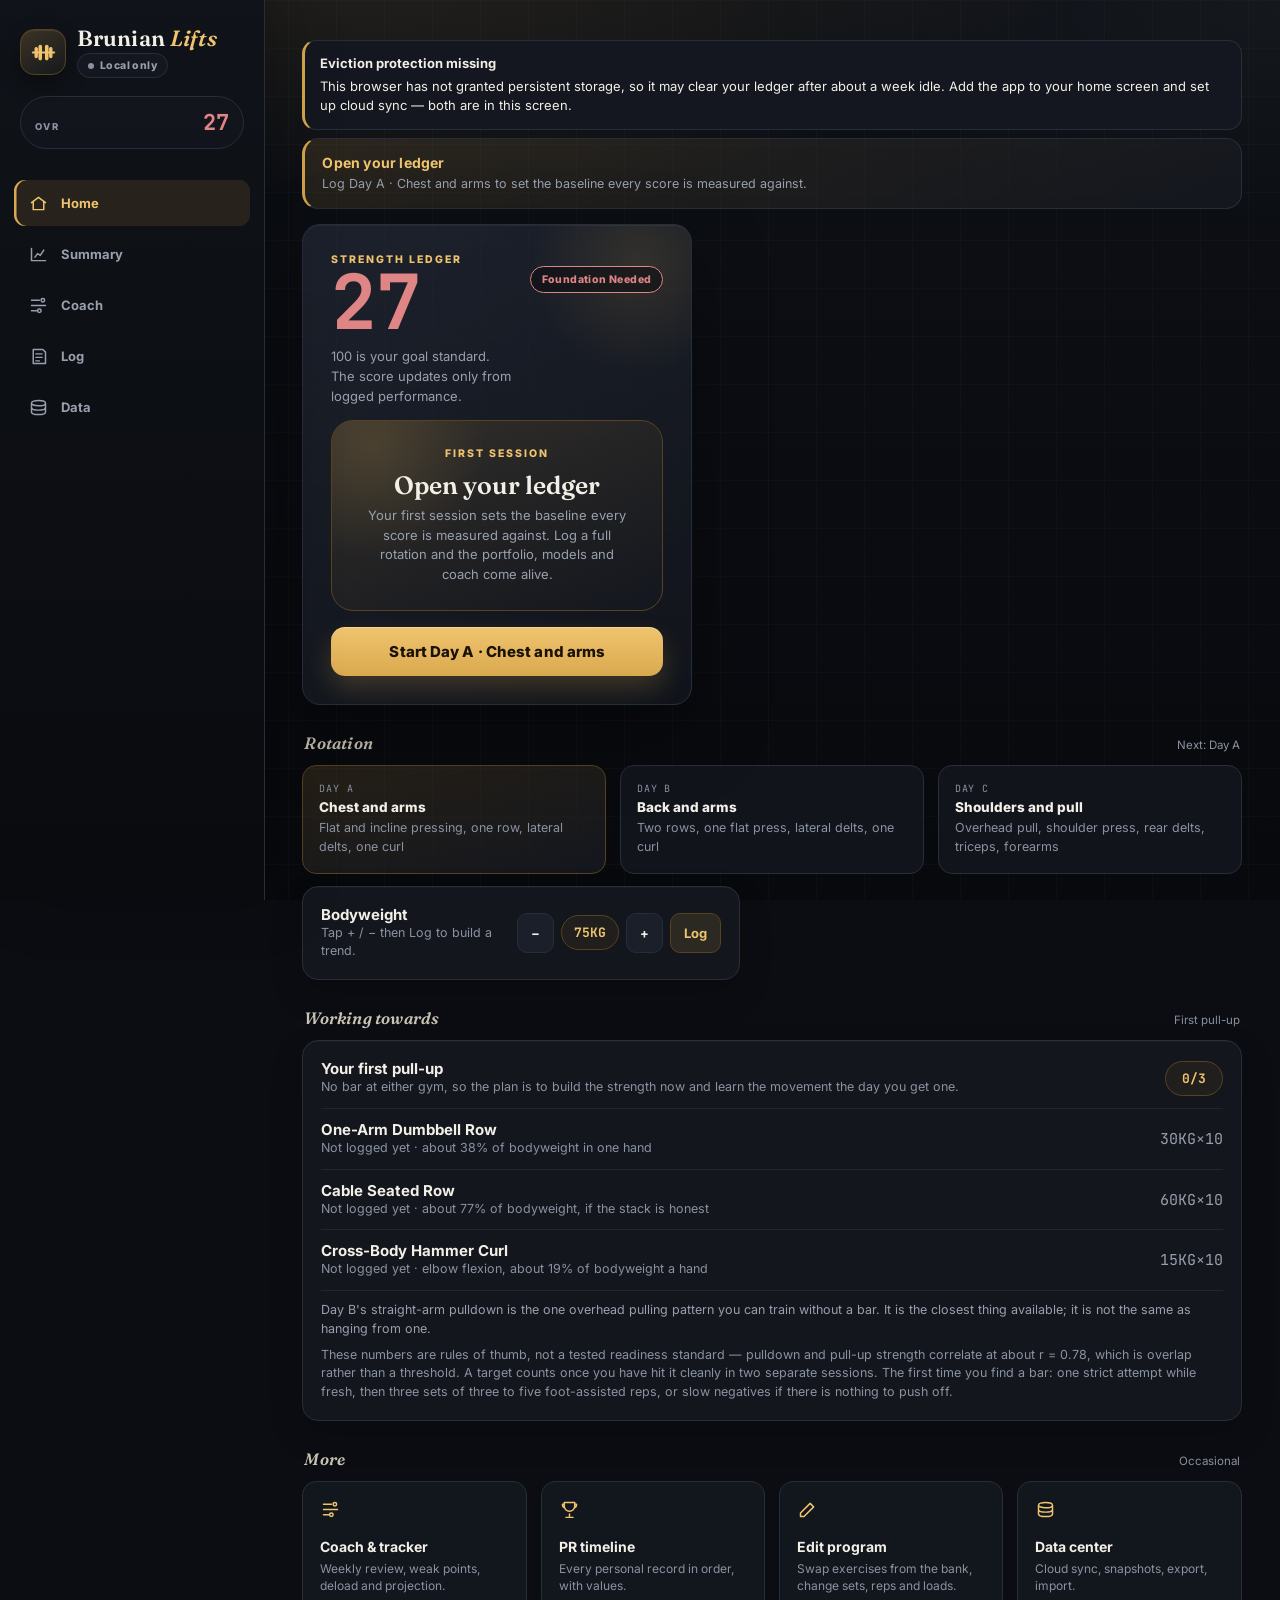
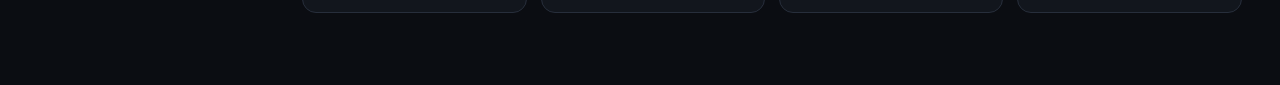
==== commit 85f9f3be: "Put the look back Reverted the design pass. The demos are inverted onto the dark panel again, the se" ====
--- a/index.html
+++ b/index.html
@@ -26,9 +26,11 @@
     *{box-sizing:border-box}
     html{scrollbar-color:var(--panel3) var(--bg);scroll-behavior:auto}
     html,body{margin:0;min-height:100%;max-width:100%;overflow-x:hidden;background:var(--bg);color:var(--ink);font-family:var(--body);font-size:15px;-webkit-font-smoothing:antialiased;text-rendering:optimizeLegibility}
-    /* The gold wash and the hero's corner glow encoded nothing. Light in this
-       app now belongs to the surface being worked on. */
-    body{background:linear-gradient(180deg,var(--bg-top) 0%,var(--bg-bot) 100%);background-attachment:fixed}
+    body{background:
+      radial-gradient(ellipse 56% 30% at 18% -6%,rgba(var(--gold-rgb),.11),transparent),
+      radial-gradient(ellipse 40% 24% at 100% 2%,rgba(var(--ink-rgb),.03),transparent),
+      linear-gradient(180deg,var(--bg-top) 0%,var(--bg-bot) 100%);
+      background-attachment:fixed}
     ::selection{background:rgba(var(--gold-rgb),.32)}
     ::-webkit-scrollbar{width:10px;height:10px}
     ::-webkit-scrollbar-thumb{background:var(--panel3);border-radius:6px;border:2px solid var(--bg)}
@@ -55,7 +57,7 @@
     .ovr-mini{display:flex;align-items:baseline;gap:6px;border:1px solid var(--line);border-radius:999px;padding:7px 13px;background:rgba(var(--panel-rgb),.85)}
     .ovr-mini span{font-size:9.5px;letter-spacing:1.4px;color:var(--faint);font-weight:800}
     .ovr-mini b{font-family:var(--mono);font-size:17px}
-    .sync-chip{display:inline-flex;align-items:center;gap:6px;min-height:44px;font-size:10.5px;font-weight:800;letter-spacing:.4px;color:var(--muted);border:1px solid var(--line);border-radius:999px;padding:3px 9px;background:var(--panel);transition:border-color .15s var(--e)}
+    .sync-chip{display:inline-flex;align-items:center;gap:6px;font-size:10.5px;font-weight:800;letter-spacing:.4px;color:var(--muted);border:1px solid var(--line);border-radius:999px;padding:3px 9px;background:var(--panel);transition:border-color .15s var(--e)}
     .sync-chip:before{content:"";width:6px;height:6px;border-radius:50%;background:var(--faint)}
     .sync-chip.ok{color:var(--ok);border-color:rgba(var(--ok-rgb),.35)}.sync-chip.ok:before{background:var(--ok)}
     .sync-chip.busy{color:var(--gold2);border-color:var(--goldDim)}.sync-chip.busy:before{background:var(--gold2);animation:pulse 1s infinite}
@@ -80,6 +82,7 @@
 
     /* ============ Hero / typography ============ */
     .hero{margin-top:13px;border:1px solid var(--line);border-radius:var(--r-lg);padding:22px 20px;background:linear-gradient(158deg,rgba(var(--panel3-rgb),.5),rgba(var(--panel-rgb),.97));box-shadow:0 26px 60px rgba(0,0,0,.30),inset 0 1px 0 rgba(var(--ink-rgb),.04);position:relative;overflow:hidden}
+    .hero:before{content:"";position:absolute;right:-70px;top:-80px;width:200px;height:200px;border-radius:50%;background:radial-gradient(circle,rgba(var(--gold-rgb),.14),transparent 70%);pointer-events:none}
     .eyebrow{font-size:10.5px;letter-spacing:2px;text-transform:uppercase;color:var(--gold2);font-weight:800}
     .title{margin-top:7px;font-family:var(--disp);font-weight:600;font-size:31px;line-height:1.05;letter-spacing:.1px;position:relative}
     .title em{font-style:italic;color:var(--gold2)}
@@ -99,7 +102,7 @@
     .secondary.danger{border-color:rgba(var(--risk-rgb),.4);color:var(--risk);background:var(--riskDim)}
     .secondary.block{display:block;width:100%;margin-top:9px}
     .danger-solid{background:var(--risk);color:var(--risk-ink);border-radius:var(--r-sm);padding:11px 16px;font-weight:800;min-height:42px}
-    .back{color:var(--muted);padding:12px 10px 10px 0;margin-left:-2px;min-height:44px;font-size:13.5px;font-weight:600;transition:color .15s var(--e)}
+    .back{color:var(--muted);padding:8px 0 2px;font-size:13.5px;font-weight:600;transition:color .15s var(--e)}
     .card{border:1px solid var(--line);border-radius:var(--r-lg);background:rgba(var(--panel-rgb),.92);padding:16px;margin-top:12px;box-shadow:0 14px 34px rgba(0,0,0,.16),inset 0 1px 0 rgba(var(--ink-rgb),.03)}
     .card.flat{box-shadow:none;padding:8px 16px}
     .grid2{display:grid;grid-template-columns:repeat(2,minmax(0,1fr));gap:9px;margin-top:12px}
@@ -181,44 +184,32 @@
 
     /* ============ Workout ============ */
     .switcher{display:flex;gap:7px;margin-top:12px}
-    .switch{flex:1;border:1px solid var(--line);border-radius:var(--r-sm);background:var(--panel);padding:11px;font-family:var(--mono);font-weight:700;color:var(--muted);min-height:44px;transition:border-color .15s var(--e),background .15s var(--e)}
+    .switch{flex:1;border:1px solid var(--line);border-radius:var(--r-sm);background:var(--panel);padding:11px;font-family:var(--mono);font-weight:700;color:var(--muted);min-height:42px;transition:border-color .15s var(--e),background .15s var(--e)}
     .switch.active{background:var(--gold);border-color:var(--gold);color:var(--gold-ink)}
     .prog{margin-top:14px}
-    /* Signature: one loading sleeve, one plate per set of the session. The
-       shaft runs behind the plates, so an empty sleeve still reads as a bar
-       waiting to be loaded rather than an empty progress track. */
-    .barload{display:flex;align-items:center;justify-content:center;gap:4px;padding:12px 0 6px}
-    .barload .collar{width:7px;height:20px;border-radius:2.5px;background:linear-gradient(180deg,var(--steel),var(--steel2));flex:0 0 auto}
-    .barload .sleeve{flex:1;max-width:320px;display:flex;gap:2px;align-items:center;position:relative;padding:0 3px}
-    .barload .sleeve:before{content:"";position:absolute;left:0;right:0;top:50%;height:4px;transform:translateY(-50%);border-radius:2px;background:linear-gradient(180deg,var(--steel),var(--steel2))}
-    .barload .plate{position:relative;flex:1;min-width:3px;height:30px;border-radius:2px;background:var(--panel3);border:1px solid var(--line);transition:background .3s var(--e),border-color .3s var(--e)}
-    .barload .plate.on{background:linear-gradient(180deg,var(--gold2),var(--gold));border-color:var(--gold)}
+    /* Signature: the loading barbell. Plates appear as the session fills. */
+    .barload{display:flex;align-items:center;justify-content:center;gap:3px;padding:10px 0 4px}
+    .barload .bar{flex:1;max-width:150px;height:5px;border-radius:3px;background:linear-gradient(180deg,var(--steel),var(--steel2));box-shadow:0 1px 0 rgba(0,0,0,.5)}
+    .barload .collar{width:7px;height:15px;border-radius:2.5px;background:linear-gradient(180deg,var(--steel),var(--steel2))}
+    .barload .plate{width:9px;border-radius:3px;background:var(--panel3);border:1px solid var(--line);transition:background .35s,border-color .35s,box-shadow .35s}
+    .barload .p1{height:44px}.barload .p2{height:38px}.barload .p3{height:32px}.barload .p4{height:26px}.barload .p5{height:20px}
+    .barload .plate.on{background:linear-gradient(180deg,var(--gold2),var(--gold));border-color:var(--gold);box-shadow:0 0 12px rgba(var(--gold-rgb),.35)}
     .note-echo{margin-top:12px;border-left:3px solid var(--goldDim)}
-    /* The group was a box holding boxes holding boxes. It is a heading now:
-       the exercise card is the only frame on the screen, so the eye lands on
-       the lift instead of counting borders. */
-    .group{margin-top:26px}
-    .group-head{display:flex;justify-content:space-between;align-items:center;gap:10px;padding:0 2px 9px;border-bottom:1px solid var(--line)}
+    .group{border:1px solid var(--line);border-radius:var(--r-lg);background:rgba(var(--bg2-rgb),.7);padding:13px;margin-top:15px}
+    .group-head{display:flex;justify-content:space-between;align-items:center;gap:10px;padding:2px 3px 8px}
     .group-name{font-family:var(--disp);font-style:italic;font-weight:600;font-size:15.5px}
     .group-rule{color:var(--faint);font-size:11.5px;margin-top:2px}
     .round-btn{border:1px solid var(--goldDim);background:var(--goldGhost);color:var(--gold2);border-radius:999px;padding:9px 14px;font-weight:800;font-size:12px;white-space:nowrap;min-height:38px;transition:background .15s var(--e)}
-    /* Lit from the top, sitting on its own shadow — the one raised surface. */
-    .exercise{border:1px solid var(--line);border-radius:var(--r-lg);background:linear-gradient(180deg,var(--panel2),var(--panel) 62%);padding:15px 14px 14px;margin-top:13px;box-shadow:inset 0 1px 0 rgba(var(--ink-rgb),.055),0 18px 34px -22px #000}
+    .exercise{border:1px solid var(--line);border-radius:var(--r-md);background:var(--panel);padding:14px;margin-top:10px}
     .ex-head{display:flex;justify-content:space-between;align-items:flex-start;gap:10px}
-    /* The name takes the room it needs and the arrows sit beside it, rather
-       than inside it where a 44px target forced the name to wrap. */
-    .ex-title-row{display:grid;grid-template-columns:minmax(0,1fr) auto;align-items:center;gap:2px}
-    .ex-name{font-family:var(--disp);font-weight:600;font-size:21px;line-height:1.15;letter-spacing:0}
+    .ex-name{font-weight:800;font-size:17px;line-height:1.25;letter-spacing:-.1px}
     .title--compact{font-size:22px}
     .ex-meta{color:var(--muted);font-size:12px;margin-top:4px}
     .tag{border:1px solid var(--line);border-radius:999px;background:var(--panel2);color:var(--ink2);font-family:var(--mono);font-size:11px;font-weight:700;padding:7px 11px;white-space:nowrap;transition:border-color .15s var(--e)}
-    /* The demo is the one light surface in the app — see the plate note in
-       tokens.css. isolation:isolate keeps the multiply inside this box, so the
-       render blends with the plate and never with the page behind it. */
-    .media{margin-top:13px;border-radius:var(--r-md);overflow:hidden;border:1px solid var(--goldDim);background:linear-gradient(175deg,var(--plate),var(--plate2));position:relative;min-height:44px;isolation:isolate;box-shadow:0 16px 34px -18px rgba(0,0,0,.95)}
-    .media img{display:block;width:100%;max-height:272px;object-fit:contain;background:transparent;mix-blend-mode:multiply}
+    .media{margin-top:11px;border-radius:var(--r-sm);overflow:hidden;border:1px solid var(--line);background:var(--media-bg);position:relative;min-height:44px}
+    .media img{display:block;width:100%;max-height:210px;object-fit:contain;background:transparent;filter:invert(1) hue-rotate(180deg) contrast(1.04);mix-blend-mode:screen}
     .media-fallback{display:none;padding:12px;color:var(--faint);font-size:12px}
-    .media.failed{background:var(--panel2);border-color:var(--line);box-shadow:none}
+    .media.failed{background:var(--panel2)}
     .media.failed .media-fallback{display:block;color:var(--faint)}
     .range{margin-top:11px}
     .range .bar{height:7px;border-radius:5px;background:rgba(var(--ink-rgb),.07);overflow:hidden}
@@ -227,14 +218,11 @@
     .bar-labs{display:flex;justify-content:space-between;color:var(--faint);font-size:10.5px;margin-top:5px}
     .step-grid{margin-top:12px;display:grid;grid-template-columns:1fr 1fr;gap:10px}
     .step-grid.one{grid-template-columns:1fr}
-    @media (max-width:430px){.step-grid{grid-template-columns:1fr}}
-    .step-label{color:var(--faint);font-size:9.5px;letter-spacing:1.1px;text-transform:uppercase;font-weight:700}
+    @media (max-width:359px){.step-grid{grid-template-columns:1fr}}
+    .step-label{color:var(--faint);font-size:10px;letter-spacing:1px;text-transform:uppercase;font-weight:800}
     .step-controls{display:flex;align-items:center;gap:8px;margin-top:6px}
     .step-btn{width:46px;height:46px;border:1px solid var(--line);border-radius:var(--r-sm);background:var(--panel2);font-size:20px;font-weight:700;color:var(--ink2);flex:0 0 auto;transition:border-color .15s var(--e),background .15s var(--e)}
-    /* The load and the reps are the whole content of this screen. They are
-       set in mono at display size, tabular so the digits do not shuffle as he
-       taps the steppers. */
-    .step-val,.num-in{flex:1;text-align:center;font-family:var(--mono);font-weight:700;font-size:27px;letter-spacing:-.7px;font-variant-numeric:tabular-nums;color:var(--ink);border:1px solid var(--line);background:var(--panel3);border-radius:var(--r-sm);padding:7px 4px;min-width:0;-moz-appearance:textfield}
+    .step-val,.num-in{flex:1;text-align:center;font-family:var(--mono);font-weight:700;font-size:18px;border:1px solid var(--line);background:var(--panel2);border-radius:var(--r-sm);padding:10px 6px;min-width:0;-moz-appearance:textfield}
     .num-in::-webkit-outer-spin-button,.num-in::-webkit-inner-spin-button{-webkit-appearance:none;margin:0}
     .plates{margin-top:7px}
     .set-actions{display:flex;flex-wrap:wrap;gap:7px;margin-top:11px}
@@ -249,25 +237,16 @@
     .warm-val{flex:1;text-align:center;font-size:13px}
     .warm-log{height:40px;border:1px solid var(--line);border-radius:9px;background:var(--panel2);font-weight:800;font-size:11.5px;color:var(--ink2)}
     .warm-log.is-done{background:var(--okDim);border-color:rgba(var(--ok-rgb),.45);color:var(--ok)}
-    /* A ledger, not a stack of cards. Rows are separated by a hairline and
-       carry a rail on the left edge that colours by state, so a finished set
-       is legible from arm's length without a second border around it. The
-       previous number moved up beside the set number: it belongs with the set
-       it refers to, and dropping that column gave the rep number room to
-       become the biggest thing in the row. */
-    .setlog-head{display:flex;justify-content:flex-end;color:var(--faint);font-size:10px;letter-spacing:1.1px;text-transform:uppercase;font-weight:800;margin-top:15px;padding-bottom:5px;border-bottom:1px solid var(--line)}
-    .setlog{display:grid}
-    .setrow{display:grid;grid-template-columns:58px 1fr 86px;gap:9px;align-items:center;border:0;border-radius:0;background:none;padding:8px 2px 8px 11px;box-shadow:inset 2px 0 0 var(--line);transition:box-shadow .2s var(--e),background .2s var(--e)}
-    .setrow+.setrow{border-top:1px solid var(--soft)}
-    .setrow.adv{grid-template-columns:58px 1fr 48px 78px}
-    .setrow.done{box-shadow:inset 2px 0 0 var(--ok);background:rgba(var(--ok-rgb),.05)}
-    .setn{font-family:var(--mono);white-space:nowrap;min-width:0;font-variant-numeric:tabular-nums;line-height:1.2}
-    .setn b{font-size:15px;font-weight:700;color:var(--ink2)}
-    .setrow.done .setn b{color:var(--ok)}
-    .setn-prev{display:block;font-size:10px;color:var(--faint);font-weight:500;margin-top:1px}
-    .rep-step{display:flex;align-items:center;gap:7px}
+    .setlog-head{display:flex;justify-content:space-between;color:var(--faint);font-size:10px;letter-spacing:1px;text-transform:uppercase;font-weight:800;margin-top:13px}
+    .setlog{margin-top:7px;display:grid;gap:7px}
+    .setrow{display:grid;grid-template-columns:52px 46px 1fr 86px;gap:8px;align-items:center;border:1px solid var(--line);border-radius:var(--r-sm);background:rgba(var(--bg2-rgb),.55);padding:8px;transition:border-color .2s var(--e),background .2s var(--e)}
+    .setrow.adv{grid-template-columns:46px 42px 1fr 48px 78px}
+    .setrow.done{border-color:rgba(var(--ok-rgb),.4);background:rgba(var(--ok-rgb),.06)}
+    .setn{font-family:var(--mono);font-size:10.5px;color:var(--faint);font-weight:700;white-space:nowrap;min-width:0;font-variant-numeric:tabular-nums}
+    .prev{font-family:var(--mono);font-size:10px;color:var(--faint);line-height:1.35;text-align:center}
+    .rep-step{display:flex;align-items:center;gap:6px}
     .rep-step .step-btn{width:44px;height:44px;font-size:17px}
-    .rep-val{font-size:23px;font-weight:700;padding:6px 2px;letter-spacing:-.6px}
+    .rep-val{font-size:18px;font-weight:700;padding:8px 4px}
     .rpe-btn{height:42px;border:1px dashed var(--line);border-radius:var(--r-sm);background:transparent;color:var(--faint);font-family:var(--mono);font-weight:700;font-size:11px;transition:border-color .15s var(--e),color .15s var(--e)}
     .rpe-btn.on{border-style:solid;border-color:var(--goldDim);color:var(--gold2);background:var(--goldGhost)}
     .set-log{min-height:44px;height:44px;border:1px solid var(--goldDim);border-radius:var(--r-sm);background:var(--goldGhost);color:var(--gold2);font-weight:800;font-size:12.5px;transition:background .15s var(--e)}
@@ -288,29 +267,27 @@
     .cues{margin-top:12px;color:var(--muted);font-size:12px;line-height:1.55}
     .cues ul{margin:6px 0 0;padding-left:17px}
     /* ---- coaching layer: how to do the movement, and what makes it grow ---- */
-    /* Instructions, not four more cards. The heading sits in its own narrow
-       column so the sentences start on one left edge and read as a single
-       column of text — which is what they are. The two that carry a warning
-       keep their colour on the heading; the tinted slab behind them was doing
-       the same job twice and made the panel look like a stack of alerts. */
-    .coach{margin-top:14px;display:grid;gap:0}
-    .coach-block{padding:12px 0;display:grid;grid-template-columns:78px minmax(0,1fr);gap:13px;align-items:start}
-    .coach-block+.coach-block{border-top:1px solid var(--soft)}
-    .coach-h{font-size:11.5px;font-weight:700;letter-spacing:0;text-transform:none;color:var(--faint);line-height:1.35;padding-top:1px}
-    .coach-block ul{margin:0;padding-left:0;list-style:none;color:var(--ink2);font-size:14px;line-height:1.52}
-    .coach-block li+li{margin-top:7px}
+    .coach{margin-top:13px;display:grid;gap:1px;background:var(--soft);border:1px solid var(--line);border-radius:var(--r-md);overflow:hidden}
+    .coach-block{background:var(--panel);padding:11px 12px 12px}
+    .coach-h{font-size:10px;letter-spacing:1.3px;text-transform:uppercase;font-weight:800;color:var(--faint);margin-bottom:6px}
+    .coach-block ul{margin:0;padding-left:16px;color:var(--ink2);font-size:12.5px;line-height:1.62}
+    .coach-block li+li{margin-top:5px}
+    .coach-block li::marker{color:var(--faint)}
+    .coach-block.grow{background:var(--goldGhost);box-shadow:inset 2px 0 0 var(--gold)}
     .coach-block.grow .coach-h{color:var(--gold2)}
     .coach-block.grow ul{color:var(--ink)}
+    .coach-block.grow li::marker{color:var(--gold)}
+    .coach-block.warn{box-shadow:inset 2px 0 0 var(--risk)}
     .coach-block.warn .coach-h{color:var(--risk)}
-    @media (max-width:359px){.coach-block{grid-template-columns:1fr;gap:5px}}
+    .coach-block.warn li::marker{color:var(--risk)}
     /* ---- same-stimulus alternatives ---- */
     .alt-list{display:grid;gap:8px}
     .alt-card{display:grid;grid-template-columns:64px 1fr;gap:11px;align-items:center;text-align:left;width:100%;padding:8px;border:1px solid var(--line);border-radius:var(--r-md);background:var(--panel);transition:border-color .15s var(--e),background .15s var(--e)}
     .alt-card[disabled]{opacity:.42}
     @media (hover:hover){.alt-card:not([disabled]):hover{border-color:var(--goldDim);background:var(--panel2)}}
     .alt-card:focus-visible{outline:2px solid var(--gold);outline-offset:2px}
-    .alt-media{display:block;height:52px;border-radius:8px;overflow:hidden;background:linear-gradient(175deg,var(--plate),var(--plate2));border:1px solid var(--goldDim);isolation:isolate}
-    .alt-media img{display:block;width:100%;height:100%;object-fit:contain;mix-blend-mode:multiply}
+    .alt-media{display:block;height:52px;border-radius:8px;overflow:hidden;background:var(--media-bg);border:1px solid var(--line)}
+    .alt-media img{display:block;width:100%;height:100%;object-fit:contain;filter:invert(1) hue-rotate(180deg) contrast(1.04);mix-blend-mode:screen}
     .alt-copy{display:grid;gap:3px;min-width:0}
     .alt-name{font-weight:800;font-size:12.5px;line-height:1.3;color:var(--ink)}
     .alt-meta{font-size:11px;color:var(--muted);text-transform:capitalize}
@@ -331,16 +308,10 @@
     .extra-card{border-color:var(--goldDim)}
     /* ---- progressive-overload nudges ---- */
     /* ---- the number to beat ---- */
-    /* 26px was below the floor this app promises everywhere else. The visible
-       chip stays small so it does not shout beside the name; the button around
-       it is a full 44px target. */
-    /* 26px was below the floor this app promises everywhere else. The target is
-       a full 44px now; it stays borderless so two arrows do not shout beside
-       the exercise name. */
-    .reorder{display:inline-flex;gap:1px;margin-left:4px;vertical-align:-14px}
-    .reorder button{width:44px;height:44px;border:1px solid transparent;border-radius:10px;background:none;color:var(--muted);font-size:10px;line-height:1;padding:0}
-    .reorder button[disabled]{opacity:.25}
-    @media (hover:hover){.reorder button:not([disabled]):hover{border-color:var(--goldDim);color:var(--gold2);background:var(--panel2)}}
+    .reorder{display:inline-flex;gap:3px;margin-left:8px;vertical-align:2px}
+    .reorder button{width:26px;height:26px;border:1px solid var(--line);border-radius:7px;background:var(--panel2);color:var(--muted);font-size:9px;line-height:1;padding:0}
+    .reorder button[disabled]{opacity:.3}
+    @media (hover:hover){.reorder button:not([disabled]):hover{border-color:var(--goldDim);color:var(--gold2)}}
     .keycue{margin-top:9px;padding:8px 11px;border-left:2px solid var(--gold);background:var(--goldGhost);border-radius:0 var(--r-sm) var(--r-sm) 0;font-size:12px;line-height:1.5;color:var(--ink2)}
     .setcount{display:flex;flex-direction:column;align-items:center;gap:1px;border:1px solid var(--goldDim);border-radius:var(--r-md);background:rgba(var(--goldDim-rgb),.2);padding:7px 13px;flex:0 0 auto}
     .setcount b{font-family:var(--mono);font-size:16px;color:var(--gold2);font-variant-numeric:tabular-nums}
@@ -363,9 +334,8 @@
     .alt-card.near{border-style:dashed}
     .secondary.block{width:100%}
     /* ---- coached program chooser ---- */
-    .demo-note{margin-top:10px;padding-left:11px;border-left:2px solid var(--line2)}
-    .demo-note p{margin:0;color:var(--muted);font-size:13px;line-height:1.55}
-    .demo-note .coach-h{margin-bottom:4px}
+    .demo-note{margin-top:11px;padding:10px 12px;border:1px dashed var(--line2);border-radius:var(--r-md);background:var(--bg2)}
+    .demo-note p{margin:0;color:var(--ink2);font-size:12.5px;line-height:1.6}
     .preset{margin-top:10px;border:1px solid var(--line)}
     .preset.is-on{border-color:var(--goldDim);background:var(--goldGhost)}
     .pill.gold{background:var(--goldGhost);color:var(--gold2);border-color:var(--goldDim);padding:2px 8px;font-size:9.5px;letter-spacing:1.1px;text-transform:uppercase;font-family:inherit;font-weight:800;min-width:0;vertical-align:2px}
@@ -439,8 +409,8 @@
     .bank-grid{display:grid;grid-template-columns:1fr 1fr;gap:9px;margin-top:13px}
     .bank-card{border:1px solid var(--line);border-radius:var(--r-md);background:var(--panel);padding:9px;text-align:left;display:grid;gap:7px;transition:border-color .15s var(--e),transform .12s var(--e)}
     .bank-card.in-plan{opacity:.45}
-    .bank-media{display:block;border-radius:9px;overflow:hidden;background:linear-gradient(175deg,var(--plate),var(--plate2));border:1px solid var(--goldDim);min-height:86px;isolation:isolate}
-    .bank-media img{display:block;width:100%;height:106px;object-fit:contain;background:transparent;mix-blend-mode:multiply}
+    .bank-media{display:block;border-radius:9px;overflow:hidden;background:var(--media-bg);border:1px solid var(--line);min-height:86px}
+    .bank-media img{display:block;width:100%;height:106px;object-fit:contain;background:transparent;filter:invert(1) hue-rotate(180deg) contrast(1.04);mix-blend-mode:screen}
     .bank-name{font-weight:800;font-size:12.5px;line-height:1.3}
     .bank-meta{color:var(--faint);font-size:10.5px}
 
@@ -526,18 +496,19 @@
       /* The rep number is the most-read value on this screen. Give it the
          slack: trim the label columns so the stepper's input keeps real width
          instead of collapsing to a sliver between the two buttons. */
-      .setrow{grid-template-columns:44px minmax(0,1fr) 72px;gap:6px}
-      .setrow.adv{grid-template-columns:44px minmax(0,1fr) 40px 58px;gap:5px}
+      .setrow{grid-template-columns:40px 34px minmax(0,1fr) 66px;gap:5px}
+      .setrow.adv{grid-template-columns:30px 26px minmax(0,1fr) 38px 52px;gap:4px}
       .setrow.adv .rep-step .step-btn{width:44px;height:44px}
       .setrow.adv .rep-step{gap:4px}
-      .setn b{font-size:14px}
+      .setn{font-size:9px}
+      .prev{font-size:9px}
       .rep-step .step-btn{width:44px}
       .rep-step{gap:5px}
       .level-head>.pill{flex:0 0 auto}
       .exercise{padding:13px 11px}
       .ex-head{align-items:center}
-      .ex-name{font-size:19px}
-      .media img{max-height:236px}
+      .ex-name{font-size:16px}
+      .media img{max-height:170px}
       .mini-btn{padding:8px 10px}
       .calendar-card{padding:14px 12px}
       .calendar-title{display:block}
--- a/tokens.css
+++ b/tokens.css
@@ -91,16 +91,10 @@
   --series2:#C9C3B4;                /* comparison series (best, fitted trend) */
   --seriesGhost:rgba(217,169,78,.10);
 
-  /* ---- media: the demos are anatomical renders printed on a white plate,
-         with the working muscle picked out in red. Inverting them to sit on a
-         dark UI turned the figure into a photo negative and destroyed that red
-         — the one mark on the image that says which muscle the lift is for. So
-         the demo is given a lit plate of its own and multiplied onto it, and
-         the figure reads exactly as it was drawn. This is the only light
-         surface in the app, and it is deliberate: an anatomy plate on a dark
-         bench. ---- */
-  --plate:#F4EFE5;                  /* the lit top edge of the plate */
-  --plate2:#DCD3C2;                 /* its shaded bottom edge */
+  /* ---- media: exercise demos arrive as white-background GIFs ---- */
+  --media-bg:#0F1218;               /* demos are inverted and screen-blended
+                                       onto this, so the white plate they ship
+                                       with never appears */
 
   /* ---- type ---- */
   --disp:"Fraunces",Georgia,serif;
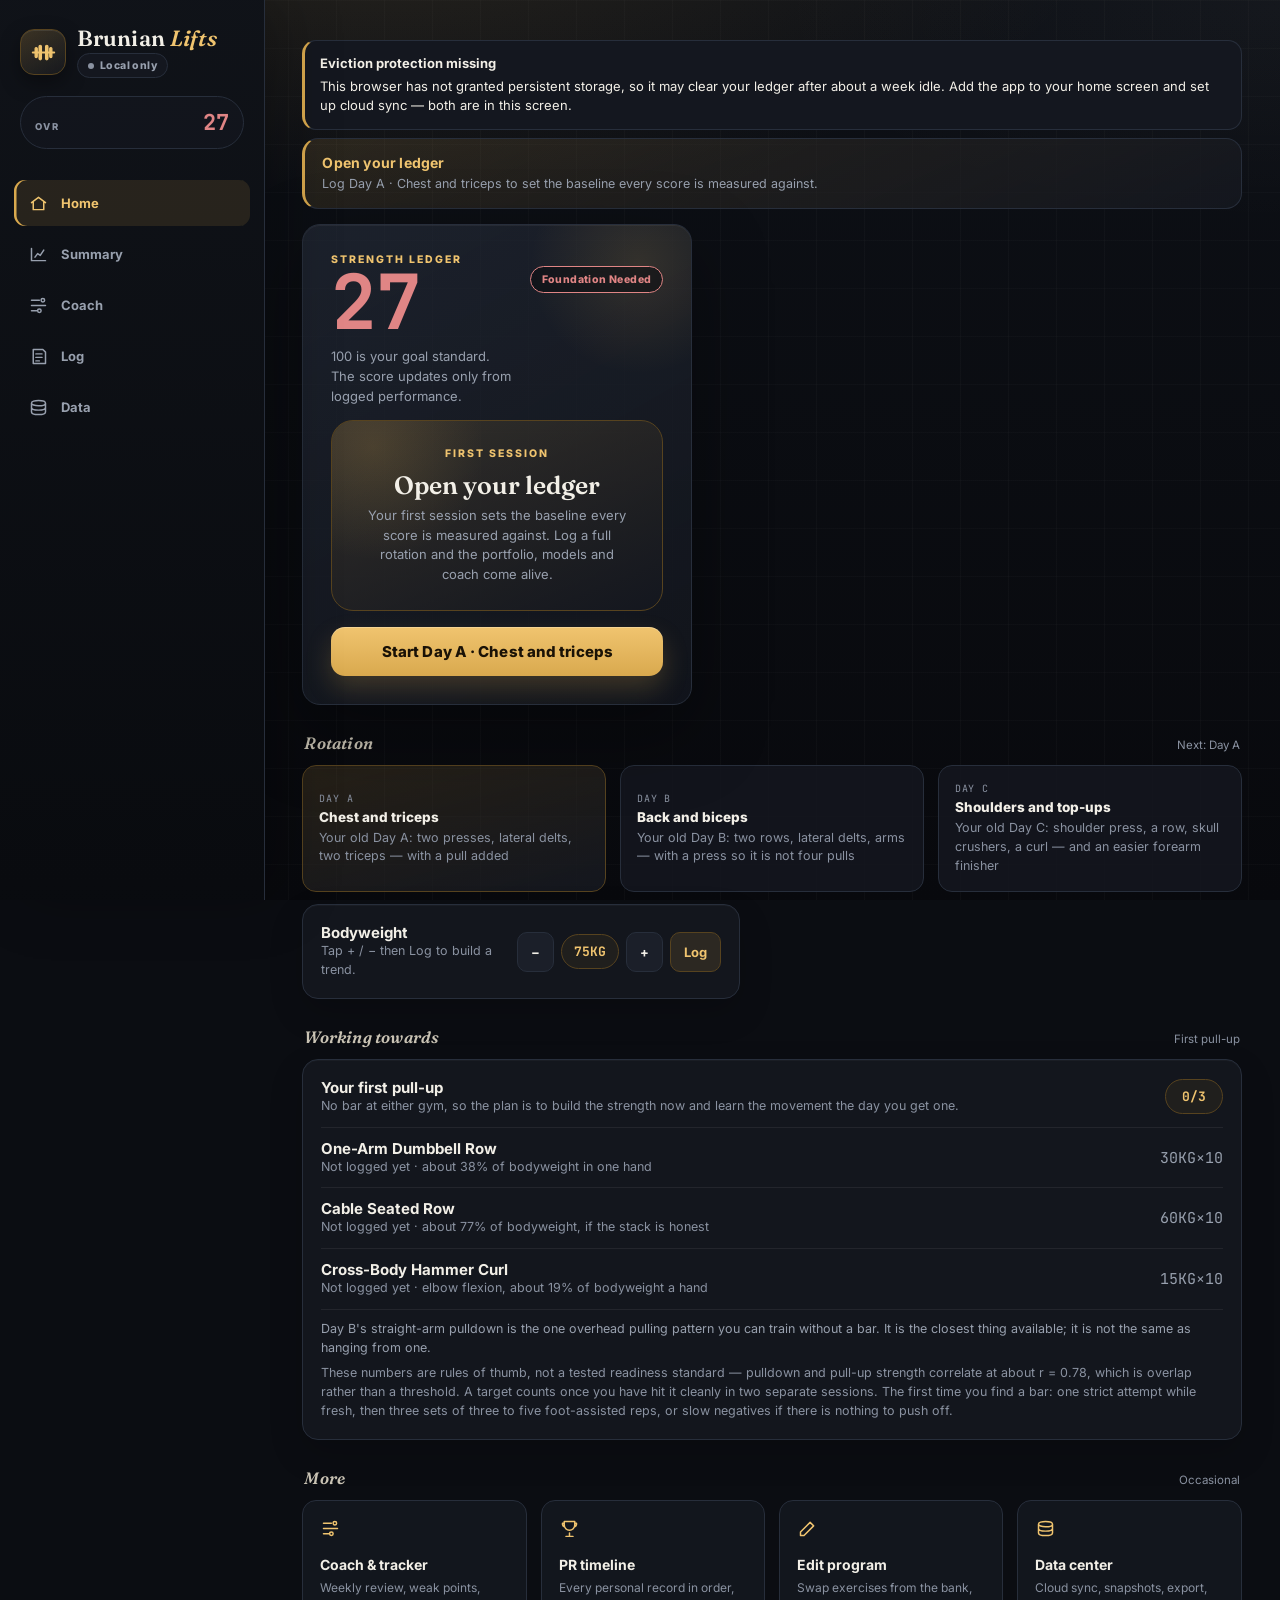
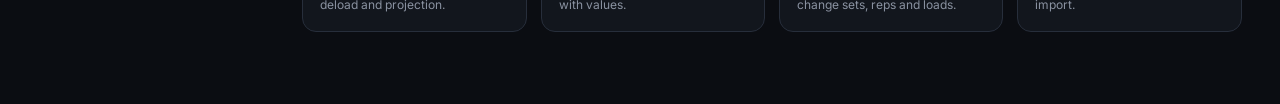
==== commit 26735fec: "Beat this, and your own split back with four changes The header. The standing cue said the same sent" ====
--- a/index.html
+++ b/index.html
@@ -312,7 +312,6 @@
     .reorder button{width:26px;height:26px;border:1px solid var(--line);border-radius:7px;background:var(--panel2);color:var(--muted);font-size:9px;line-height:1;padding:0}
     .reorder button[disabled]{opacity:.3}
     @media (hover:hover){.reorder button:not([disabled]):hover{border-color:var(--goldDim);color:var(--gold2)}}
-    .keycue{margin-top:9px;padding:8px 11px;border-left:2px solid var(--gold);background:var(--goldGhost);border-radius:0 var(--r-sm) var(--r-sm) 0;font-size:12px;line-height:1.5;color:var(--ink2)}
     .setcount{display:flex;flex-direction:column;align-items:center;gap:1px;border:1px solid var(--goldDim);border-radius:var(--r-md);background:rgba(var(--goldDim-rgb),.2);padding:7px 13px;flex:0 0 auto}
     .setcount b{font-family:var(--mono);font-size:16px;color:var(--gold2);font-variant-numeric:tabular-nums}
     .setcount span{font-size:8.5px;letter-spacing:1px;text-transform:uppercase;color:var(--muted);font-weight:800}
@@ -321,6 +320,7 @@
     .lasttime{margin-top:10px;display:flex;align-items:baseline;gap:9px;flex-wrap:wrap;padding:9px 12px;border:1px solid var(--goldDim);border-radius:var(--r-md);background:var(--goldGhost)}
     .lasttime-lab{font-size:9.5px;letter-spacing:1.2px;text-transform:uppercase;font-weight:800;color:var(--gold2)}
     .lasttime-val{font-family:var(--mono);font-size:14px;font-weight:700;color:var(--ink);font-variant-numeric:tabular-nums}
+    .lasttime-val.none{font-family:var(--body);font-weight:600;color:var(--ink2)}
     .lasttime-when{font-size:11px;color:var(--muted);margin-left:auto}
     .nudge{margin-top:10px;padding:10px 12px;border-radius:var(--r-md);font-size:12px;line-height:1.5}
     .nudge strong{display:block;font-size:12.5px;margin-bottom:3px}
